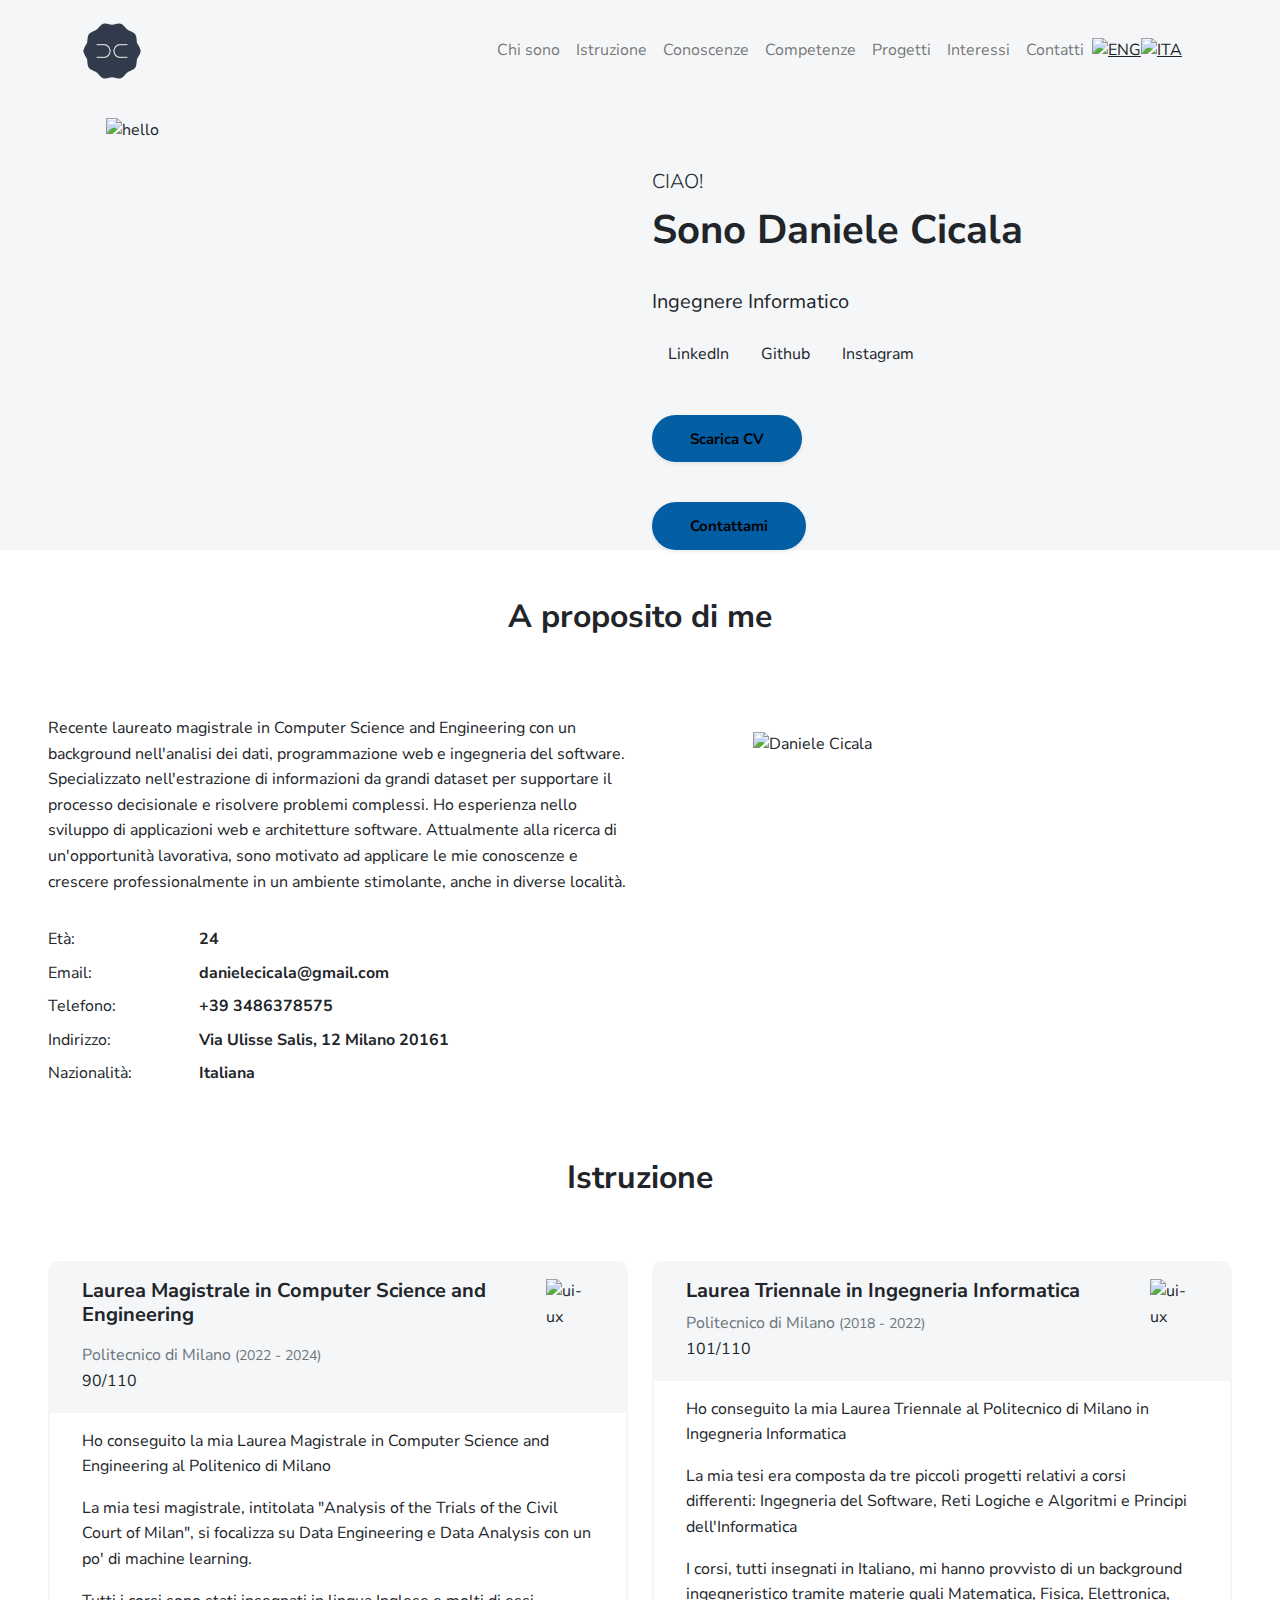
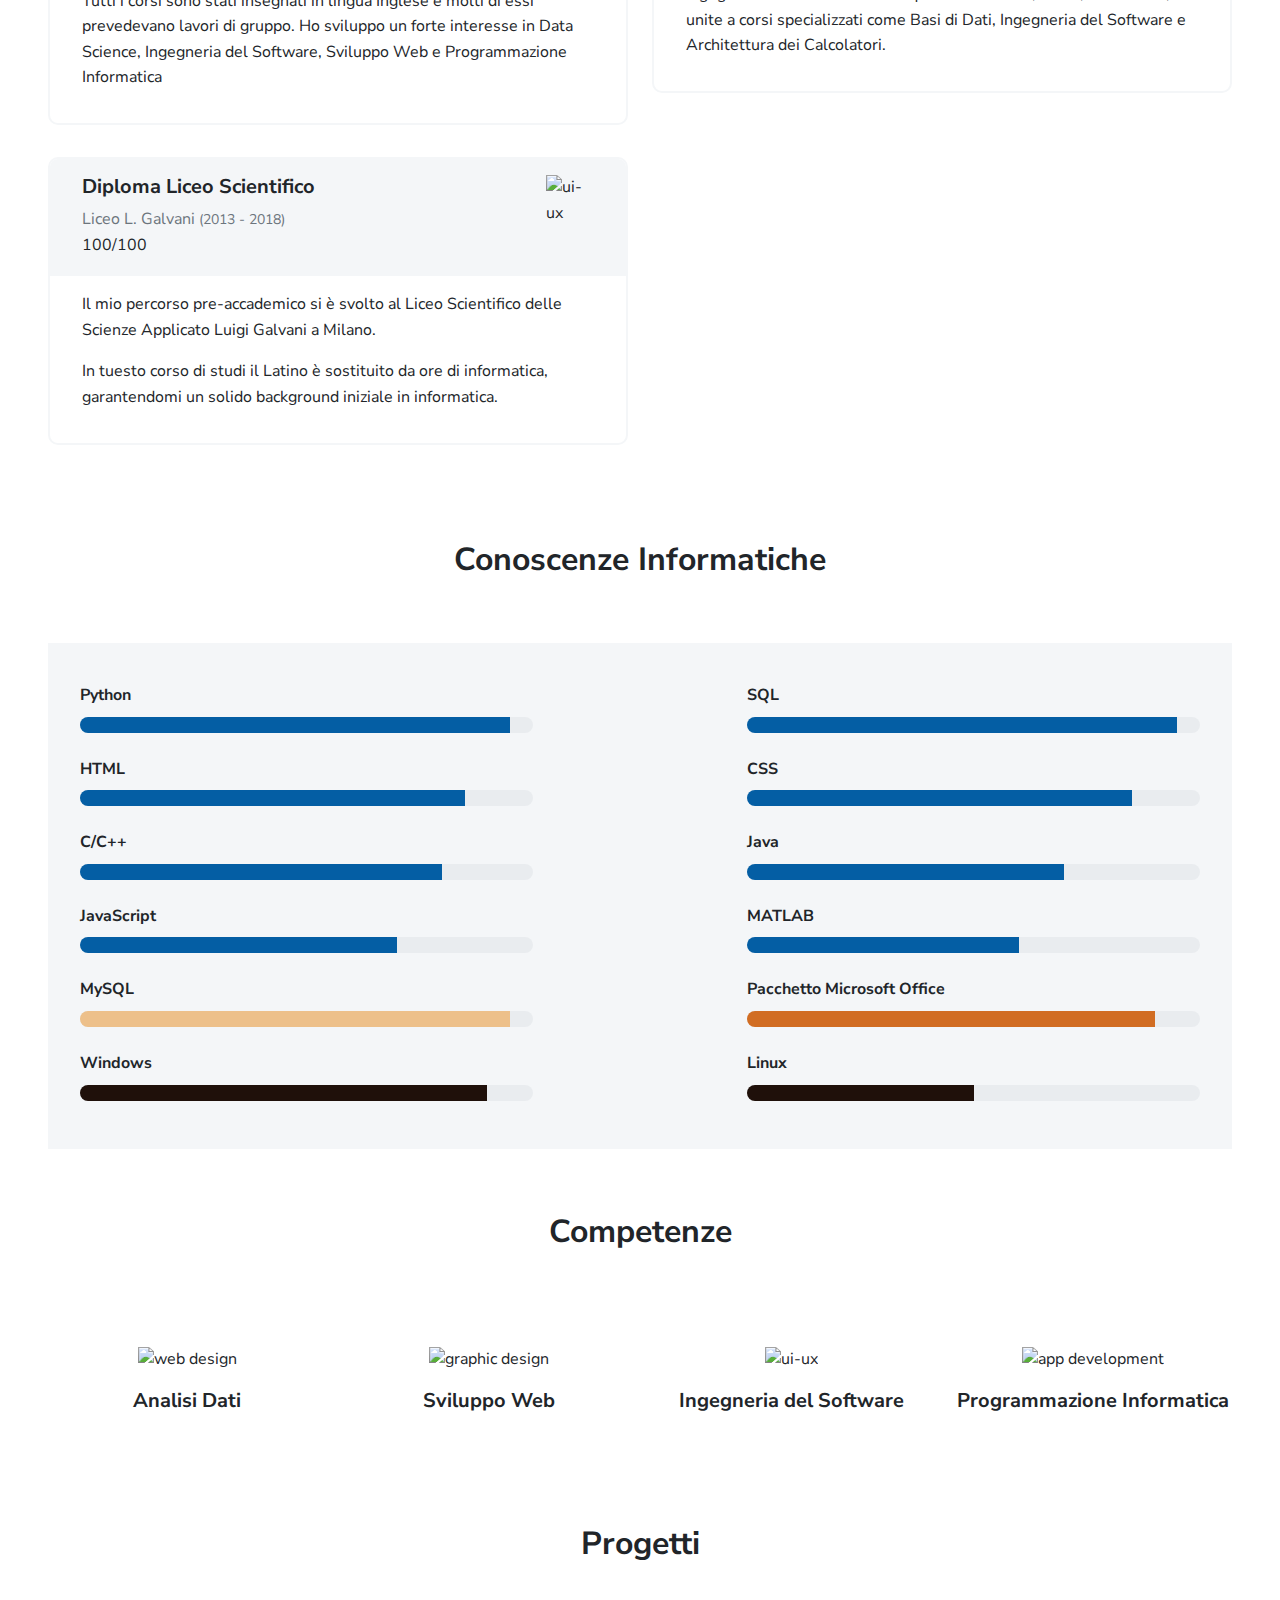
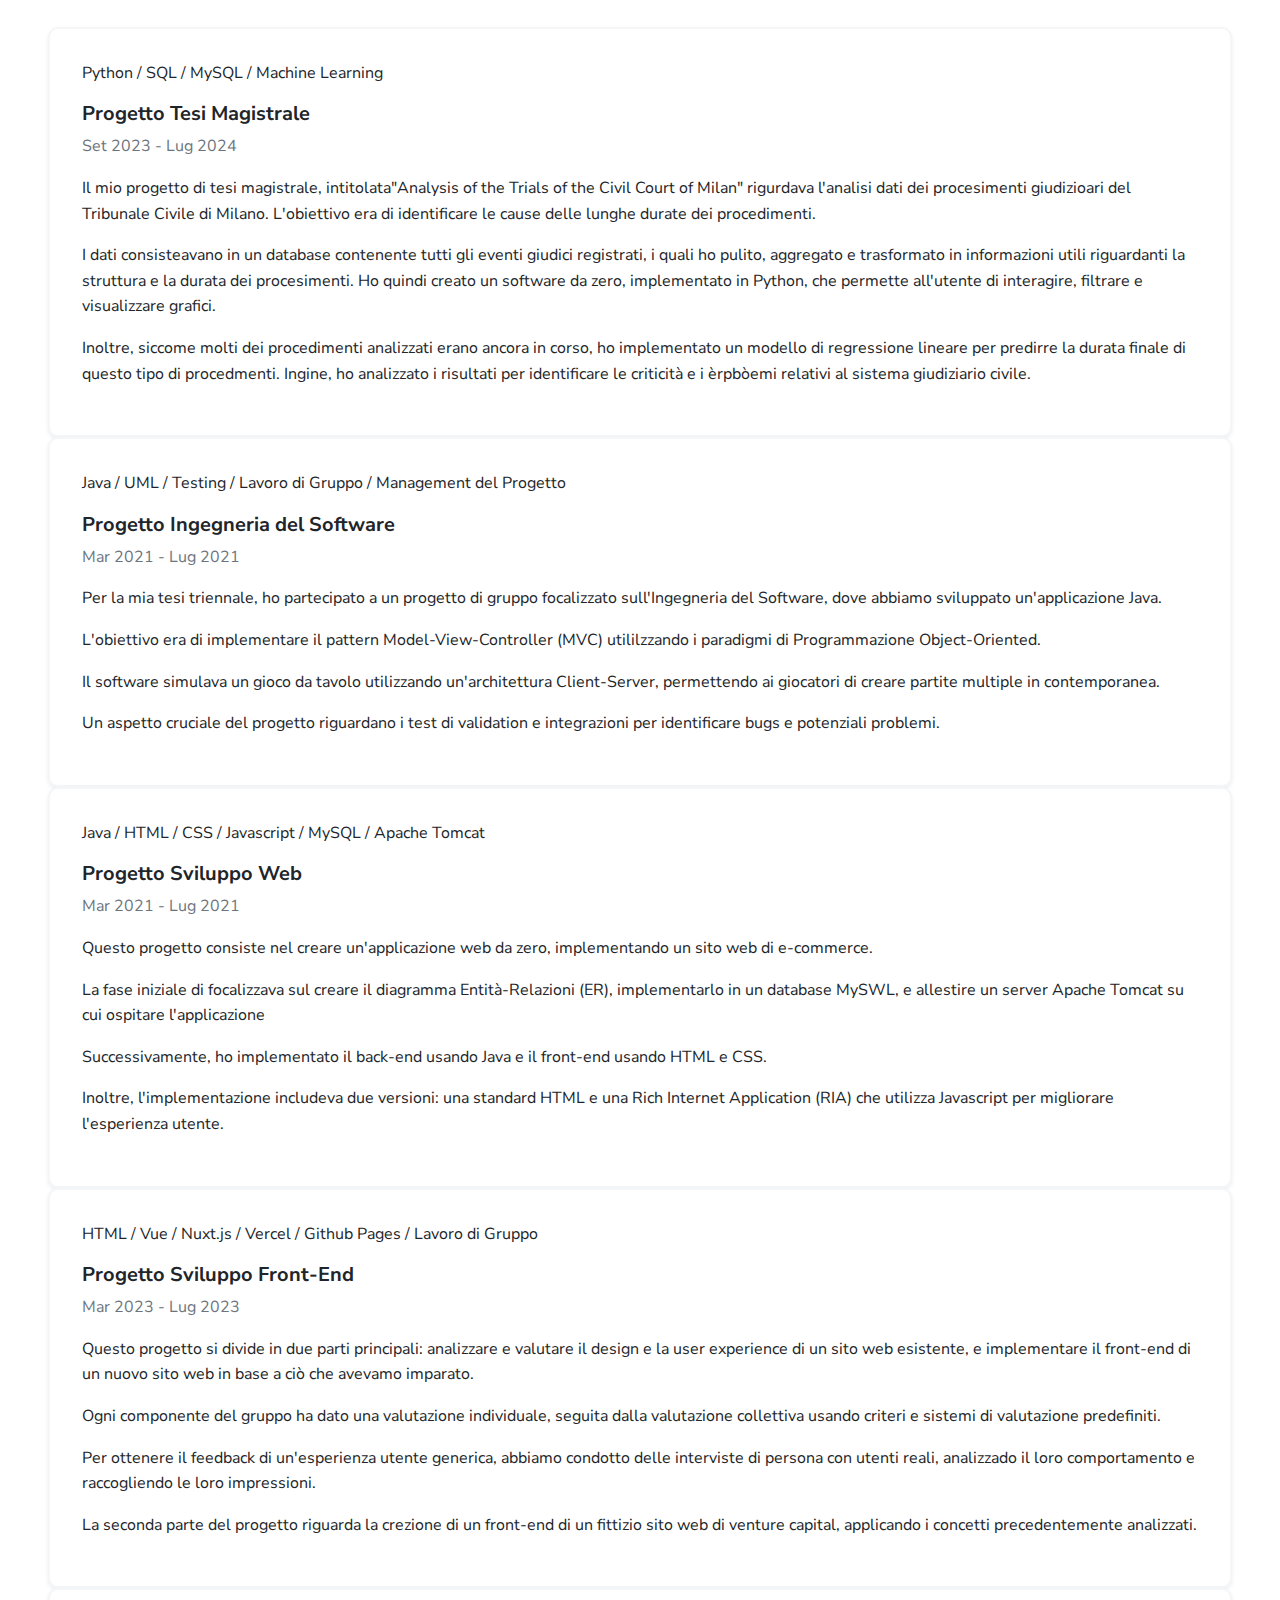
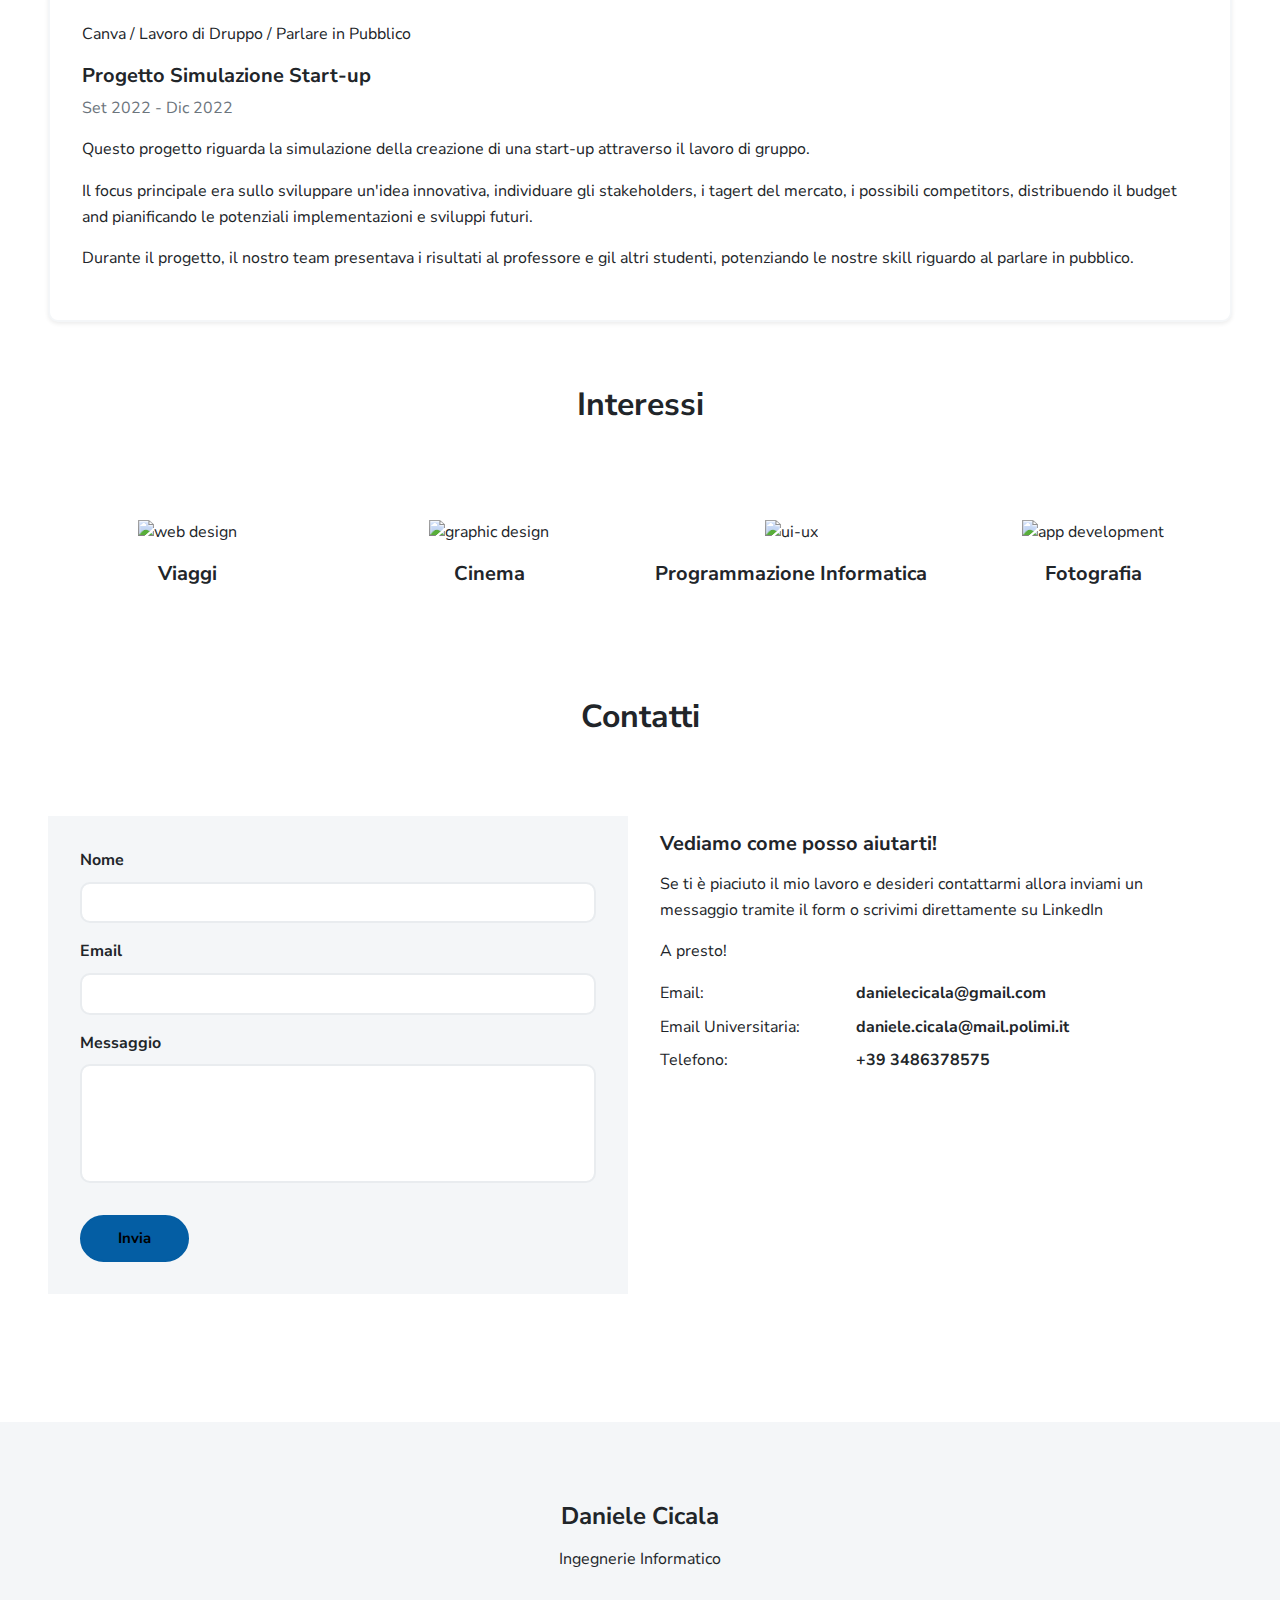
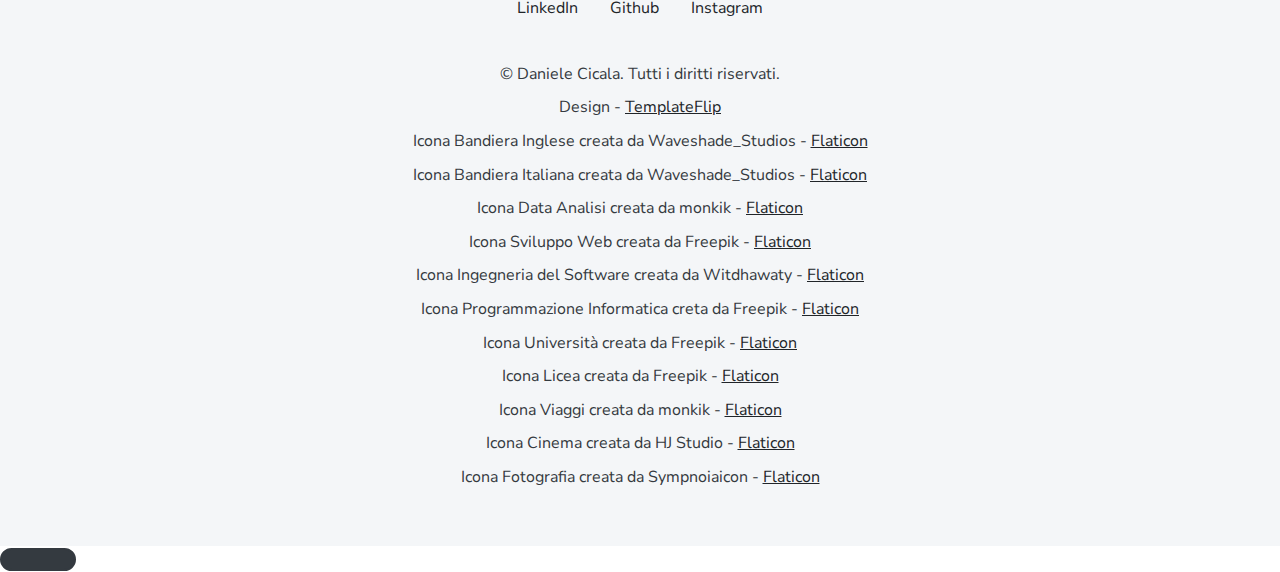
==== index_ita.html @ 4b7f2274 "ortography" ====
<!DOCTYPE html>
<!-- upto 2 directory depth-->
<html lang="en">

<head>
  <meta charset="UTF-8">
  <meta http-equiv="X-UA-Compatible" content="IE=edge">
  <meta name="viewport" content="width=device-width, initial-scale=1">
  <title>Daniele Cicala</title>
  <link rel="icon" href="images/logo.png" type="image/x-icon">
  <link rel="preconnect" href="https://fonts.gstatic.com" crossorigin="crossorigin" />
  <link rel="preload" as="style"
    href="https://fonts.googleapis.com/css2?family=Nunito+Sans:wght@300;400;700;800&amp;display=swap" />
  <link rel="stylesheet"
    href="https://fonts.googleapis.com/css2?family=Nunito+Sans:wght@300;400;700;800&amp;display=swap" media="print"
    onload="this.media='all'" />
  <noscript>
    <link rel="stylesheet"
      href="https://fonts.googleapis.com/css2?family=Nunito+Sans:wght@300;400;700;800&amp;display=swap" />
  </noscript>
  <link href="./css/font-awesome/css/all.min.css?ver=1.2.0" rel="stylesheet">
  <link href="./css/bootstrap-icons/bootstrap-icons.css?ver=1.2.0" rel="stylesheet">
  <link href="./css/bootstrap.css?ver=1.2.0" rel="stylesheet">
  <link href="./css/aos.css?ver=1.2.0" rel="stylesheet">
  <link href="./css/main.css?ver=1.2.0" rel="stylesheet">
  <noscript>
    <style type="text/css">
      [data-aos] {
        opacity: 1 !important;
        transform: translate(0) scale(1) !important;
      }
    </style>
  </noscript>
</head>

<body id="top">
  <header class="bg-light">
    <nav class="navbar navbar-expand-lg navbar-light bg-light" id="header-nav" role="navigation">
      <div class="container"><a class="link-dark navbar-brand site-title mb-0" href="#"><img class="logo"
            src="images/logo.png" alt="Daniele Cicala" /></a>
        <button class="navbar-toggler" type="button" data-bs-toggle="collapse" data-bs-target="#navbarSupportedContent"
          aria-controls="navbarSupportedContent" aria-expanded="false" aria-label="Toggle navigation"><span
            class="navbar-toggler-icon"></span></button>
        <div class="collapse navbar-collapse" id="navbarSupportedContent">
          <ul class="navbar-nav ms-auto me-2">
            <li class="nav-item"><a class="nav-link" href="#about" data-translate="navbarSupportedContent.about">Chi
                sono</a></li>
            <li class="nav-item"><a class="nav-link" href="#education"
                data-translate="navbarSupportedContent.education">Istruzione</a></li>
            <li class="nav-item"><a class="nav-link" href="#skills"
                data-translate="navbarSupportedContent.skills">Conoscenze</a></li>
            <li class="nav-item"><a class="nav-link" href="#expertise"
                data-translate="navbarSupportedContent.expertise">Competenze</a></li>
            <li class="nav-item"><a class="nav-link" href="#projects"
                data-translate="navbarSupportedContent.projects">Progetti</a></li>
            <li class="nav-item"><a class="nav-link" href="#interests"
                data-translate="navbarSupportedContent.interests">Interessi</a></li>
            <li class="nav-item"><a class="nav-link" href="#contacts"
                data-translate="navbarSupportedContent.contacts">Contatti</a></li>
              <div style="display: flex; align-items: center">
                <a href="index.html"><img src="images/flag/eng.png" alt="ENG" class="flags"></a>
                <a href="#"><img src="images/flag/ita.png" alt="ITA" class="flags"></a>
              </div>
          </ul>
        </div>
      </div>
    </nav>
  </header>
  <div class="page-content">
    <div id="content">
      <header>
        <div class="cover bg-light">
          <div class="container px-3">
            <div class="row">
              <div class="col-lg-6 p-2"><img class="img-fluid" src="images/illustrations/hello5.png" alt="hello" />
              </div>
              <div class="col-lg-6">
                <div class="mt-5">
                  <p class="lead text-uppercase mb-1">Ciao!</p>
                  <h1 class="intro-title marker" data-aos="fade-left" data-aos-delay="50">Sono Daniele Cicala</h1>
                  <p class="lead fw-normal mt-3" data-aos="fade-up" data-aos-delay="100">Ingegnere Informatico</p>
                  <div class="social-nav" data-aos="fade-up" data-aos-delay="200">
                    <nav role="navigation">
                      <ul class="nav justify-content-left">
                        <li class="nav-item"><a class="nav-link" href="https://linkedin.com/in/daniele-cicala-186b391a3"
                            title="LinkedIn"><i class="fab fa-linkedin"></i><span
                              class="menu-title sr-only">LinkedIn</span></a></li>
                        <li class="nav-item"><a class="nav-link" href="https://github.com/99-Daniele" title="Github"><i
                              class="fab fa-github"></i><span class="menu-title sr-only">Github</span></a></li>
                        <li class="nav-item"><a class="nav-link" href="https://www.instagram.com/daniele.cicala/"
                            title="Instagram"><i class="fab fa-instagram"></i><span
                              class="menu-title sr-only">Instagram</span></a></li>
                      </ul>
                    </nav>
                  </div>
                  <div>
                    <div class="mt-3 buttons" data-aos="fade-up" data-aos-delay="200"><a
                        class="btn btn-primary shadow-sm mt-1 hover-effect" href="files/CV_2024_Ita.pdf"
                        target="_blank">Scarica CV <i class="fas fa-arrow-down"></i></a>
                    </div>
                    <div class="mt-3 buttons" data-aos="fade-up" data-aos-delay="200"><a
                        class="btn btn-primary shadow-sm mt-1 hover-effect" href="#contacts">Contattami <i
                          class="fas fa-arrow-right"></i></a></div>
                    </span>
                  </div>
                </div>
              </div>
            </div>
          </div>
        </div>
        <div class="wave-bg"></div>
      </header>
      <div class="section pt-4 px-3 px-lg-4" id="about">
        <div class="container-narrow">
          <div class="row">
            <div class="text-center mb-5">
              <h2 class="marker marker-center">A proposito di me</h2>
            </div>
            <div class="col-md-6">
              <p>Recente laureato magistrale in Computer Science and Engineering con un background nell'analisi dei dati,
                programmazione web e ingegneria del software. Specializzato nell'estrazione di informazioni da grandi
                dataset per supportare il processo decisionale e risolvere problemi complessi. Ho esperienza nello sviluppo di
                applicazioni web e architetture software. Attualmente alla ricerca di un'opportunità lavorativa, sono motivato ad
                applicare le mie conoscenze e crescere professionalmente in un ambiente stimolante, anche in diverse località.</p>
              <div class="row mt-3">
                <div class="col-sm-3">
                  <div class="pb-1">Età:</div>
                </div>
                <div class="col-sm-9">
                  <div class="pb-1 fw-bolder">24</div>
                </div>
                <div class="col-sm-3">
                  <div class="pb-1">Email:</div>
                </div>
                <div class="col-sm-9">
                  <div class="pb-1 fw-bolder">danielecicala@gmail.com</div>
                </div>
                <div class="col-sm-3">
                  <div class="pb-1">Telefono:</div>
                </div>
                <div class="col-sm-9">
                  <div class="pb-1 fw-bolder">+39 3486378575</div>
                </div>
                <div class="col-sm-3">
                  <div class="pb-1">Indirizzo:</div>
                </div>
                <div class="col-sm-9">
                  <div class="pb-1 fw-bolder">Via Ulisse Salis, 12 Milano 20161</div>
                </div>
                <div class="col-sm-3">
                  <div class="pb-1">Nazionalità:</div>
                </div>
                <div class="col-sm-9">
                  <div class="pb-1 fw-bolder">Italiana</div>
                </div>
              </div>
            </div>
            <div class="col-md-5 offset-md-1" data-aos="fade-left" data-aos-delay="100"><img
                class="avatar img-fluid mt-2" src="images/DanieleCicala.JPG" width="400" height="400"
                alt="Daniele Cicala" /></div>
          </div>
        </div>
      </div>
      <div class="section px-3 px-lg-4 pt-5" id="education">
        <div class="container-narrow">
          <div class="text-center mb-5">
            <h2 class="marker marker-center">Istruzione</h2>
          </div>
          <div class="row">
            <div class="col-md-6">
              <div class="card mb-3" data-aos="fade-right" data-aos-delay="100">
                <div class="card-header px-3 py-2">
                  <div class="d-flex justify-content-between">
                    <div>
                      <h3 class="h5 mb-1">
                        <p>Laurea Magistrale in Computer Science and Engineering
                      </h3>
                      <div class="text-muted text-small">Politecnico di Milano <small>(2022 - 2024)</small></div>
                      <div class="text-small">90/110</div>
                    </div><img src="images/education/University.png" width="48" height="48" alt="ui-ux" />
                  </div>
                </div>
                <div class="card-body px-3 py-2">
                  <p>Ho conseguito la mia Laurea Magistrale in Computer Science and Engineering al Politenico di Milano
                  </p>
                  <p>La mia tesi magistrale, intitolata "Analysis of the Trials of the Civil Court of Milan", si
                    focalizza
                    su Data Engineering e Data Analysis con un po' di machine learning.</p>
                  <p>Tutti i corsi sono stati insegnati in lingua Inglese e molti di essi prevedevano lavori di gruppo.
                    Ho sviluppo un forte interesse
                    in Data Science, Ingegneria del Software, Sviluppo Web e Programmazione Informatica</p>
                </div>
              </div>
            </div>
            <div class="col-md-6">
              <div class="card mb-3" data-aos="fade-right" data-aos-delay="100">
                <div class="card-header px-3 py-2">
                  <div class="d-flex justify-content-between">
                    <div>
                      <h3 class="h5 mb-1">Laurea Triennale in Ingegneria Informatica</h3>
                      <div class="text-muted text-small">Politecnico di Milano <small>(2018 - 2022)</small></div>
                      <div class="text-small">101/110</div>
                    </div><img src="images/education/University.png" width="48" height="48" alt="ui-ux" />
                  </div>
                </div>
                <div class="card-body px-3 py-2">
                  <p>Ho conseguito la mia Laurea Triennale al Politecnico di Milano in Ingegneria Informatica</p>
                  <p>La mia tesi era composta da tre piccoli progetti relativi a corsi differenti: Ingegneria del
                    Software,
                    Reti Logiche e Algoritmi e Principi dell'Informatica</p>
                  <p>I corsi, tutti insegnati in Italiano, mi hanno provvisto di un background ingegneristico tramite
                    materie quali Matematica, Fisica, Elettronica, unite a corsi specializzati come Basi di Dati,
                    Ingegneria
                    del Software e Architettura dei Calcolatori.</p>
                </div>
              </div>
            </div>
            <div class="col-md-6">
              <div class="card mb-3" data-aos="fade-right" data-aos-delay="100">
                <div class="card-header px-3 py-2">
                  <div class="d-flex justify-content-between">
                    <div>
                      <h3 class="h5 mb-1">Diploma Liceo Scientifico</h3>
                      <div class="text-muted text-small">Liceo L. Galvani <small>(2013 - 2018)</small></div>
                      <div class="text-small">100/100</div>
                    </div><img src="images/education/HighSchool.png" width="48" height="48" alt="ui-ux" />
                  </div>
                </div>
                <div class="card-body px-3 py-2">
                  <p>Il mio percorso pre-accademico si è svolto al Liceo Scientifico delle Scienze Applicato Luigi
                    Galvani a Milano.</p>
                  <p>In tuesto corso di studi il Latino è sostituito da ore di informatica, garantendomi un solido
                    background iniziale in informatica.</p>
                </div>
              </div>
            </div>
          </div>
        </div>
      </div>
      <div class="section px-3 px-lg-4 pt-5" id="skills">
        <div class="container-narrow">
          <div class="text-center mb-5">
            <h2 class="marker marker-center">Conoscenze Informatiche</h2>
          </div>
          <div class="bg-light p-3">
            <div class="row">
              <div class="col-md-5">
                <div class="py-1">
                  <div class="d-flex text-small fw-bolder"><span class="me-auto">Python</span></div>
                  <div class="progress my-1">
                    <div class="progress-bar bg-coding" role="progressbar" data-aos="zoom-in-right" data-aos-delay="100"
                      data-aos-anchor=".skills-section" style="width: 95%" aria-valuenow="95" aria-valuemin="0"
                      aria-valuemax="100"></div>
                  </div>
                </div>
                <div class="py-1">
                  <div class="d-flex text-small fw-bolder"><span class="me-auto">HTML</span></div>
                  <div class="progress my-1">
                    <div class="progress-bar bg-coding" role="progressbar" data-aos="zoom-in-right" data-aos-delay="300"
                      data-aos-anchor=".skills-section" style="width: 85%" aria-valuenow="85" aria-valuemin="0"
                      aria-valuemax="100"></div>
                  </div>
                </div>
                <div class="py-1">
                  <div class="d-flex text-small fw-bolder"><span class="me-auto">C/C++</span></div>
                  <div class="progress my-1">
                    <div class="progress-bar bg-coding" role="progressbar" data-aos="zoom-in-right" data-aos-delay="400"
                      data-aos-anchor=".skills-section" style="width: 80%" aria-valuenow="80" aria-valuemin="0"
                      aria-valuemax="100"></div>
                  </div>
                </div>
                <div class="py-1">
                  <div class="d-flex text-small fw-bolder"><span class="me-auto">JavaScript</span></div>
                  <div class="progress my-1">
                    <div class="progress-bar bg-coding" role="progressbar" data-aos="zoom-in-right" data-aos-delay="600"
                      data-aos-anchor=".skills-section" style="width: 70%" aria-valuenow="70" aria-valuemin="0"
                      aria-valuemax="100"></div>
                  </div>
                </div>
                <div class="py-1">
                  <div class="d-flex text-small fw-bolder"><span class="me-auto">MySQL</span></div>
                  <div class="progress my-1">
                    <div class="progress-bar bg-data" role="progressbar" data-aos="zoom-in-right" data-aos-delay="100"
                      data-aos-anchor=".skills-section" style="width: 95%" aria-valuenow="95" aria-valuemin="0"
                      aria-valuemax="100"></div>
                  </div>
                </div>
                <div class="py-1">
                  <div class="d-flex text-small fw-bolder"><span class="me-auto">Windows</span></div>
                  <div class="progress my-1">
                    <div class="progress-bar bg-system" role="progressbar" data-aos="zoom-in-right" data-aos-delay="200"
                      data-aos-anchor=".skills-section" style="width: 90%" aria-valuenow="90" aria-valuemin="0"
                      aria-valuemax="100"></div>
                  </div>
                </div>
              </div>
              <div class="col-md-5 offset-md-2">
                <div class="py-1">
                  <div class="d-flex text-small fw-bolder"><span class="me-auto">SQL</span></div>
                  <div class="progress my-1">
                    <div class="progress-bar bg-coding" role="progressbar" data-aos="zoom-in-right" data-aos-delay="100"
                      data-aos-anchor=".skills-section" style="width: 95%" aria-valuenow="95" aria-valuemin="0"
                      aria-valuemax="100"></div>
                  </div>
                </div>
                <div class="py-1">
                  <div class="d-flex text-small fw-bolder"><span class="me-auto">CSS</span></div>
                  <div class="progress my-1">
                    <div class="progress-bar bg-coding" role="progressbar" data-aos="zoom-in-right" data-aos-delay="300"
                      data-aos-anchor=".skills-section" style="width: 85%" aria-valuenow="85" aria-valuemin="0"
                      aria-valuemax="100"></div>
                  </div>
                </div>
                <div class="py-1">
                  <div class="d-flex text-small fw-bolder"><span class="me-auto">Java</span></div>
                  <div class="progress my-1">
                    <div class="progress-bar bg-coding" role="progressbar" data-aos="zoom-in-right" data-aos-delay="600"
                      data-aos-anchor=".skills-section" style="width: 70%" aria-valuenow="70" aria-valuemin="0"
                      aria-valuemax="100"></div>
                  </div>
                </div>
                <div class="py-1">
                  <div class="d-flex text-small fw-bolder"><span class="me-auto">MATLAB</span></div>
                  <div class="progress my-1">
                    <div class="progress-bar bg-coding" role="progressbar" data-aos="zoom-in-right" data-aos-delay="800"
                      data-aos-anchor=".skills-section" style="width: 60%" aria-valuenow="60" aria-valuemin="0"
                      aria-valuemax="100"></div>
                  </div>
                </div>
                <div class="py-1">
                  <div class="d-flex text-small fw-bolder"><span class="me-auto">Pacchetto Microsoft Office</span></div>
                  <div class="progress my-1">
                    <div class="progress-bar bg-office" role="progressbar" data-aos="zoom-in-right" data-aos-delay="200"
                      data-aos-anchor=".skills-section" style="width: 90%" aria-valuenow="90" aria-valuemin="0"
                      aria-valuemax="100"></div>
                  </div>
                </div>
                <div class="py-1">
                  <div class="d-flex text-small fw-bolder"><span class="me-auto">Linux</span></div>
                  <div class="progress my-1">
                    <div class="progress-bar bg-system" role="progressbar" data-aos="zoom-in-right"
                      data-aos-delay="1000" data-aos-anchor=".skills-section" style="width: 50%" aria-valuenow="50"
                      aria-valuemin="0" aria-valuemax="100"></div>
                  </div>
                </div>
              </div>
            </div>
          </div>
        </div>
      </div>
      <div class="section px-3 px-lg-4 pt-5" id="expertise">
        <div class="container-narrow">
          <div class="text-center mb-5">
            <h2 class="marker marker-center">Competenze</h2>
          </div>
          <div class="row py-3">
            <div class="col-md-3 text-center" data-aos="fade-up" data-aos-delay="100"><img class="mb-2"
                src="images/expertise/DataAnalysis.png" width="96" height="96" alt="web design" />
              <div class="h5">Analisi Dati</div>
            </div>
            <div class="col-md-3 text-center" data-aos="fade-up" data-aos-delay="200"><img class="mb-2"
                src="images/expertise/WebDevelopment.png" width="96" height="96" alt="graphic design" />
              <div class="h5">Sviluppo Web</div>
            </div>
            <div class="col-md-3 text-center" data-aos="fade-up" data-aos-delay="300"><img class="mb-2"
                src="images/expertise/SoftwareEngineering.png" width="96" height="96" alt="ui-ux" />
              <div class="h5">Ingegneria del Software</div>
            </div>
            <div class="col-md-3 text-center" data-aos="fade-up" data-aos-delay="400"><img class="mb-2"
                src="images/expertise/ComputerProgramming.png" width="96" height="96" alt="app development" />
              <div class="h5">Programmazione Informatica</div>
            </div>
          </div>
        </div>
      </div>
      <div class="section px-3 px-lg-4 pt-5" id="projects">
        <div class="container-narrow">
          <div class="text-center mb-5">
            <h2 class="marker marker-center">Progetti</h2>
          </div>
          <div class="timeline">
            <div class="timeline-card timeline-card-primary card shadow-sm">
              <div class="card-body">
                <p class="text-small text-lightblue">Python / SQL / MySQL / Machine Learning</p>
                <div class="h5 mb-1">Progetto Tesi Magistrale</div>
                <div class="text-muted text-small mb-2">Set 2023 - Lug 2024</div>
                <p>Il mio progetto di tesi magistrale, intitolata"Analysis of the Trials of the Civil Court of Milan"
                  rigurdava l'analisi dati dei procesimenti giudizioari del Tribunale Civile di Milano. L'obiettivo era
                  di identificare le cause delle lunghe durate dei procedimenti.</p>
                <p>I dati consisteavano in un database contenente tutti gli eventi giudici registrati, i quali ho
                  pulito, aggregato e trasformato in informazioni utili riguardanti la struttura e la durata dei
                  procesimenti. Ho quindi creato un software da zero, implementato in Python, che permette all'utente di
                  interagire, filtrare e visualizzare grafici.</p>
                <p>Inoltre, siccome molti dei procedimenti analizzati erano ancora in corso, ho implementato un modello
                  di regressione lineare per predirre la durata finale di questo tipo di procedmenti. Ingine, ho
                  analizzato i risultati per identificare le criticità e i èrpbòemi relativi al sistema giudiziario
                  civile.</p>
              </div>
            </div>
            <div class="timeline-card timeline-card-primary card shadow-sm">
              <div class="card-body">
                <p class="text-small text-lightblue">Java / UML / Testing / Lavoro di Gruppo / Management del Progetto
                </p>
                <div class="h5 mb-1">Progetto Ingegneria del Software</div>
                <div class="text-muted text-small mb-2">Mar 2021 - Lug 2021</div>
                <p>Per la mia tesi triennale, ho partecipato a un progetto di gruppo focalizzato sull'Ingegneria del
                  Software, dove abbiamo sviluppato un'applicazione Java.</p>
                <p>L'obiettivo era di implementare il pattern Model-View-Controller (MVC) utililzzando i paradigmi di
                  Programmazione Object-Oriented.</p>
                <p>Il software simulava un gioco da tavolo utilizzando un'architettura Client-Server, permettendo ai
                  giocatori di creare partite multiple in contemporanea.</p>
                <p>Un aspetto cruciale del progetto riguardano i test di validation e integrazioni per identificare bugs
                  e potenziali problemi.</p>
              </div>
            </div>
            <div class="timeline-card timeline-card-primary card shadow-sm">
              <div class="card-body">
                <p class="text-small text-lightblue">Java / HTML / CSS / Javascript / MySQL / Apache Tomcat</p>
                <div class="h5 mb-1">Progetto Sviluppo Web</div>
                <div class="text-muted text-small mb-2">Mar 2021 - Lug 2021</div>
                <p>Questo progetto consiste nel creare un'applicazione web da zero, implementando un sito web di
                  e-commerce.</p>
                <p>La fase iniziale di focalizzava sul creare il diagramma Entità-Relazioni (ER), implementarlo in un
                  database MySWL, e allestire un server Apache Tomcat su cui ospitare l'applicazione</p>
                <p>Successivamente, ho implementato il back-end usando Java e il front-end usando HTML e CSS.</p>
                <p>Inoltre, l'implementazione includeva due versioni: una standard HTML e una Rich Internet Application
                  (RIA) che utilizza Javascript per migliorare l'esperienza utente.</p>
              </div>
            </div>
            <div class="timeline-card timeline-card-primary card shadow-sm">
              <div class="card-body">
                <p class="text-small text-lightblue">HTML / Vue / Nuxt.js / Vercel / Github Pages / Lavoro di Gruppo</p>
                <div class="h5 mb-1">Progetto Sviluppo Front-End</div>
                <div class="text-muted text-small mb-2">Mar 2023 - Lug 2023</div>
                <p>Questo progetto si divide in due parti principali: analizzare e valutare il design e la user
                  experience di un sito web esistente, e implementare il front-end di un nuovo sito web in base a ciò
                  che avevamo imparato.</p>
                <p>Ogni componente del gruppo ha dato una valutazione individuale, seguita dalla valutazione collettiva
                  usando criteri e sistemi di valutazione predefiniti.</p>
                <p>Per ottenere il feedback di un'esperienza utente generica, abbiamo condotto delle interviste di
                  persona con utenti reali, analizzado il loro comportamento e raccogliendo le loro impressioni.</p>
                <p>La seconda parte del progetto riguarda la crezione di un front-end di un fittizio sito web di venture
                  capital, applicando i concetti precedentemente analizzati.</p>
              </div>
            </div>
            <div class="timeline-card timeline-card-primary card shadow-sm">
              <div class="card-body">
                <p class="text-small text-lightblue">Canva / Lavoro di Druppo / Parlare in Pubblico</p>
                <div class="h5 mb-1">Progetto Simulazione Start-up</div>
                <div class="text-muted text-small mb-2">Set 2022 - Dic 2022</div>
                <p>Questo progetto riguarda la simulazione della creazione di una start-up attraverso il lavoro di
                  gruppo.</p>
                <p>Il focus principale era sullo sviluppare un'idea innovativa, individuare gli stakeholders, i tagert
                  del mercato, i possibili competitors, distribuendo il budget and pianificando le potenziali
                  implementazioni e sviluppi futuri.</p>
                <p>Durante il progetto, il nostro team presentava i risultati al professore e gil altri studenti,
                  potenziando le nostre skill riguardo al parlare in pubblico.</p>
              </div>
            </div>
          </div>
        </div>
      </div>
      <div class="section px-3 px-lg-4 pt-5" id="interests">
        <div class="container-narrow">
          <div class="text-center mb-5">
            <h2 class="marker marker-center">Interessi</h2>
          </div>
          <div class="row py-3">
            <div class="col-md-3 text-center" data-aos="fade-up" data-aos-delay="100"><img class="mb-2"
                src="images/interests/Travels.png" width="96" height="96" alt="web design" />
              <div class="h5">Viaggi</div>
            </div>
            <div class="col-md-3 text-center" data-aos="fade-up" data-aos-delay="200"><img class="mb-2"
                src="images/interests/Movies.png" width="96" height="96" alt="graphic design" />
              <div class="h5">Cinema</div>
            </div>
            <div class="col-md-3 text-center" data-aos="fade-up" data-aos-delay="300"><img class="mb-2"
                src="images/interests/ComputerProgramming.png" width="96" height="96" alt="ui-ux" />
              <div class="h5">Programmazione Informatica</div>
            </div>
            <div class="col-md-3 text-center" data-aos="fade-up" data-aos-delay="400"><img class="mb-2"
                src="images/interests/Photography.png" width="96" height="96" alt="app development" />
              <div class="h5">Fotografia</div>
            </div>
          </div>
        </div>
      </div>
      <div class="section px-2 px-lg-4 pb-4 pt-5 mb-5" id="contacts">
        <div class="container-narrow">
          <div class="text-center mb-5">
            <h2 class="marker marker-center">Contatti</h2>
          </div>
          <div class="row">
            <div class="col-md-6" data-aos="zoom-in" data-aos-delay="100">
              <div class="bg-light my-2 p-3 pt-2">
                <form action="https://formspree.io/f/manyyvbj" method="POST">
                  <div class="form-group my-2">
                    <label for="name" class="form-label fw-bolder">Nome</label>
                    <input class="form-control" type="text" id="name" name="name" required>
                  </div>
                  <div class="form-group my-2">
                    <label for="email" class="form-label fw-bolder">Email</label>
                    <input class="form-control" type="email" id="email" name="_replyto" required>
                  </div>
                  <div class="form-group my-2">
                    <label for="message" class="form-label fw-bolder">Messaggio</label>
                    <textarea class="form-control" style="resize: none;" id="message" name="message" rows="4"
                      required></textarea>
                  </div>
                  <button class="btn btn-primary mt-2" type="submit">Invia</button>
                </form>
              </div>
            </div>
            <div class="col-md-6" data-aos="fade-left" data-aos-delay="300">
              <div class="mt-3 px-1">
                <div class="h5">Vediamo come posso aiutarti!</div>
                <p>Se ti è piaciuto il mio lavoro e desideri contattarmi allora inviami un messaggio tramite il form o
                  scrivimi direttamente su LinkedIn</p>
                <p>A presto!</p>
              </div>
              <div class="mt-53 px-1">
                <div class="row">
                  <div class="col-sm-4">
                    <div class="pb-1">Email:</div>
                  </div>
                  <div class="col-sm-8">
                    <div class="pb-1 fw-bolder">danielecicala@gmail.com</div>
                  </div>
                  <div class="col-sm-4">
                    <div class="pb-1">Email Universitaria:</div>
                  </div>
                  <div class="col-sm-8">
                    <div class="pb-1 fw-bolder">daniele.cicala@mail.polimi.it</div>
                  </div>
                  <div class="col-sm-4">
                    <div class="pb-1">Telefono:</div>
                  </div>
                  <div class="col-sm-8">
                    <div class="pb-1 fw-bolder">+39 3486378575</div>
                  </div>
                </div>
              </div>
            </div>
          </div>
        </div>
      </div>
      <footer class="pt-4 pb-4 text-center bg-light" id="footer">
        <div class="container">
          <div class="my-3">
            <div class="h4">Daniele Cicala</div>
            <p>Ingegnerie Informatico</p>
            <div class="social-nav">
              <nav role="navigation">
                <ul class="nav justify-content-center">
                  <li class="nav-item"><a class="nav-link" href="https://linkedin.com/in/daniele-cicala-186b391a3"
                      title="LinkedIn"><i class="fab fa-linkedin"></i><span
                        class="menu-title sr-only">LinkedIn</span></a></li>
                  <li class="nav-item"><a class="nav-link" href="https://github.com/99-Daniele" title="Github"><i
                        class="fab fa-github"></i><span class="menu-title sr-only">Github</span></a></li>
                  <li class="nav-item"><a class="nav-link" href="https://www.instagram.com/daniele.cicala/"
                      title="Instagram"><i class="fab fa-instagram"></i><span
                        class="menu-title sr-only">Instagram</span></a></li>
                </ul>
              </nav>
            </div>
          </div>
          <div class="text-small text-secondary">
            <div class="mb-1">&copy; Daniele Cicala. Tutti i diritti riservati.</div>
            <div class="mb-1">
              Design - <a href="https://templateflip.com/" target="_blank">TemplateFlip</a>
            </div>
            <div class="mb-1">
              Icona Bandiera Inglese creata da Waveshade_Studios - <a href="https://www.flaticon.com/free-icons/uk" 
                target="_blank">Flaticon</a>
            </div>
            <div class="mb-1">
              Icona Bandiera Italiana creata da Waveshade_Studios - <a href="https://www.flaticon.com/free-icons/italy"
                target="_blank">Flaticon</a>
            </div>
            <div class="mb-1">
              Icona Data Analisi creata da monkik - <a href="https://www.flaticon.com/free-icons/analysis"
                target="_blank">Flaticon</a>
            </div>
            <div class="mb-1">
              Icona Sviluppo Web creata da Freepik - <a href="https://www.flaticon.com/free-icons/development"
                target="_blank">Flaticon</a>
            </div>
            <div class="mb-1">
              Icona Ingegneria del Software creata da Witdhawaty - <a
                href="https://www.flaticon.com/free-icons/software-development" target="_blank">Flaticon</a>
            </div>
            <div class="mb-1">
              Icona Programmazione Informatica creta da Freepik - <a
                href="https://www.flaticon.com/free-icons/seo-and-web" target="_blank">Flaticon</a>
            </div>
            <div class="mb-1">
              Icona Università creata da Freepik - <a href="https://www.flaticon.com/free-icons/university"
                target="_blank">Flaticon</a>
            </div>
            <div class="mb-1">
              Icona Licea creata da Freepik - <a href="https://www.flaticon.com/free-icons/diploma"
                target="_blank">Flaticon</a>
            </div>
            <div class="mb-1">
              Icona Viaggi creata da monkik - <a href="https://www.flaticon.com/free-icons/travel"
                target="_blank">Flaticon</a>
            </div>
            <div class="mb-1">
              Icona Cinema creata da HJ Studio - <a href="https://www.flaticon.com/free-icons/clapper"
                target="_blank">Flaticon</a>
            </div>
            <div class="mb-1">
              Icona Fotografia creata da Sympnoiaicon - <a href="https://www.flaticon.com/free-icons/ar-camera"
                target="_blank">Flaticon</a>
            </div>
          </div>
      </footer>
    </div>
  </div>
  <div id="scrolltop"><a class="btn btn-secondary" href="#top"><span class="icon"><i
          class="fas fa-angle-up fa-x"></i></span></a></div>
  <script src="./scripts/imagesloaded.pkgd.min.js?ver=1.2.0"></script>
  <script src="./scripts/masonry.pkgd.min.js?ver=1.2.0"></script>
  <script src="./scripts/BigPicture.min.js?ver=1.2.0"></script>
  <script src="./scripts/purecounter.min.js?ver=1.2.0"></script>
  <script src="./scripts/bootstrap.bundle.min.js?ver=1.2.0"></script>
  <script src="./scripts/aos.min.js?ver=1.2.0"></script>
  <script src="./scripts/main.js" defer></script>

</body>

</html>
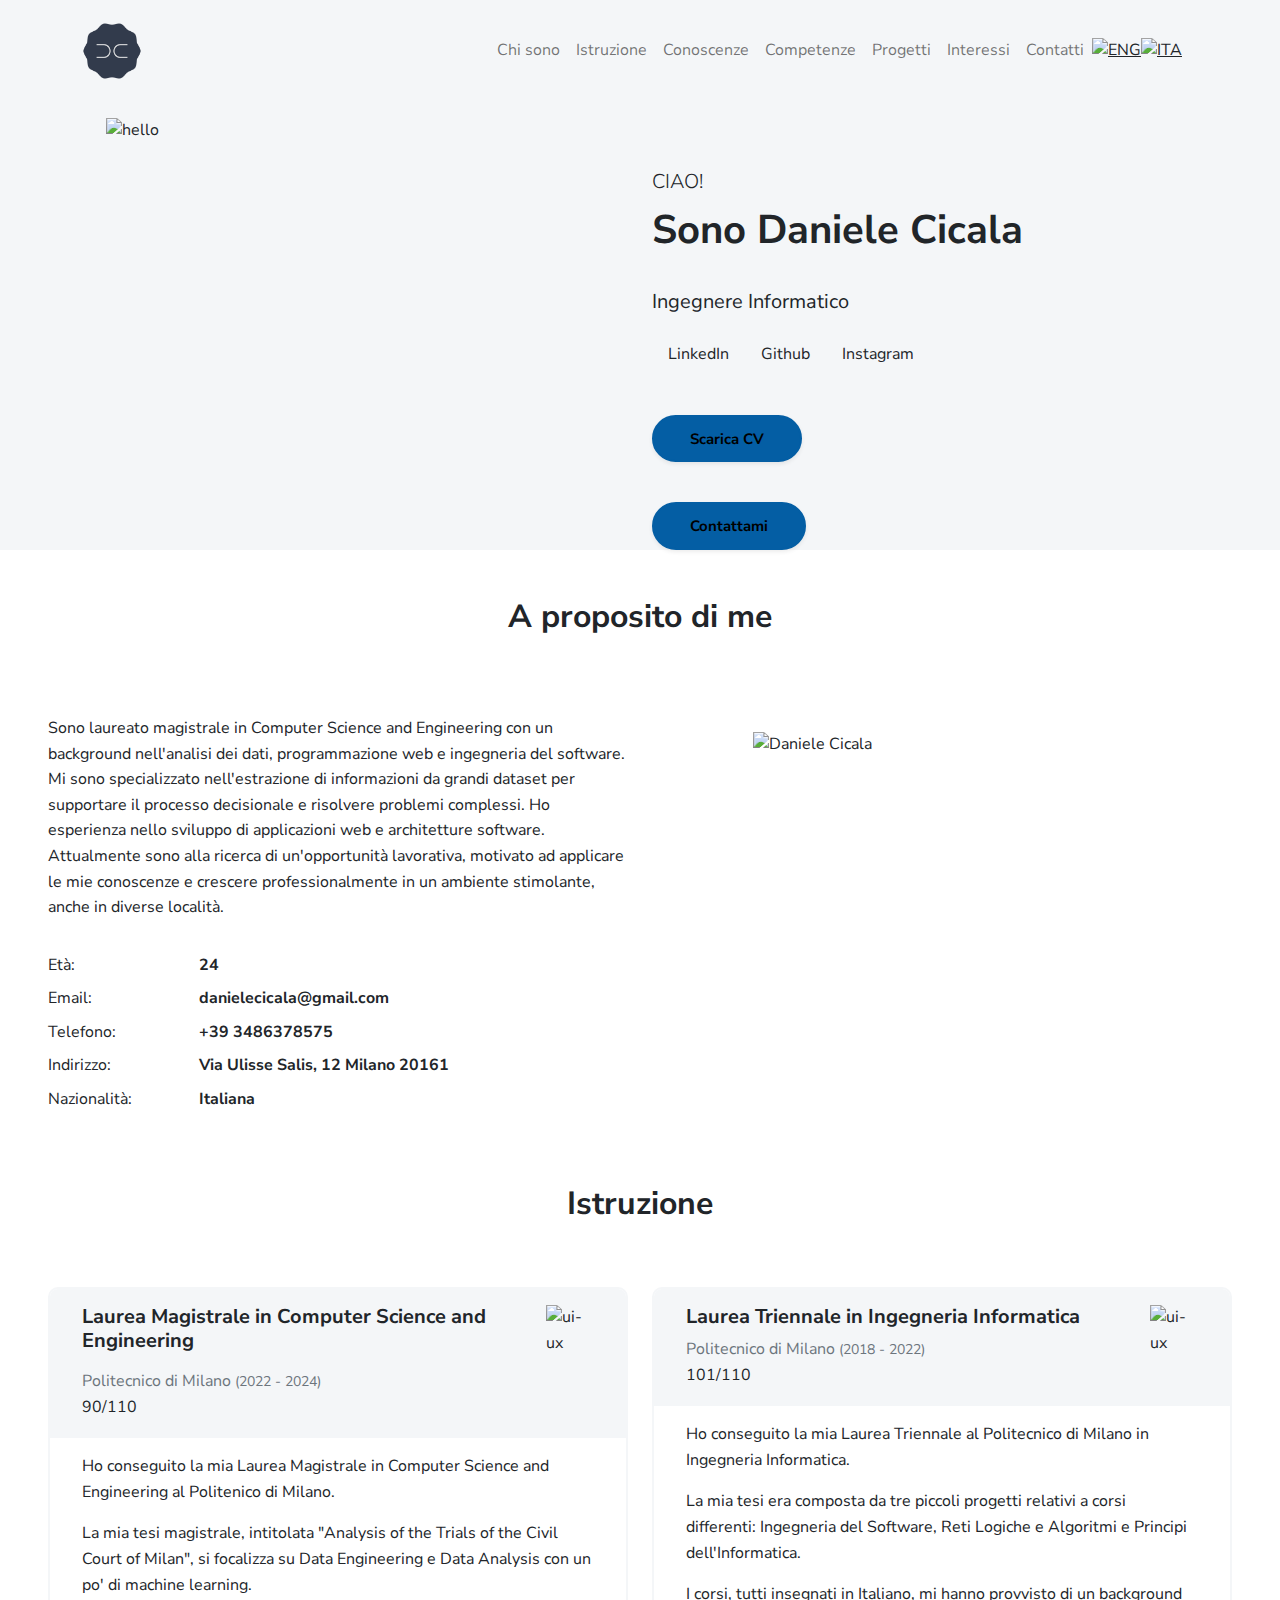
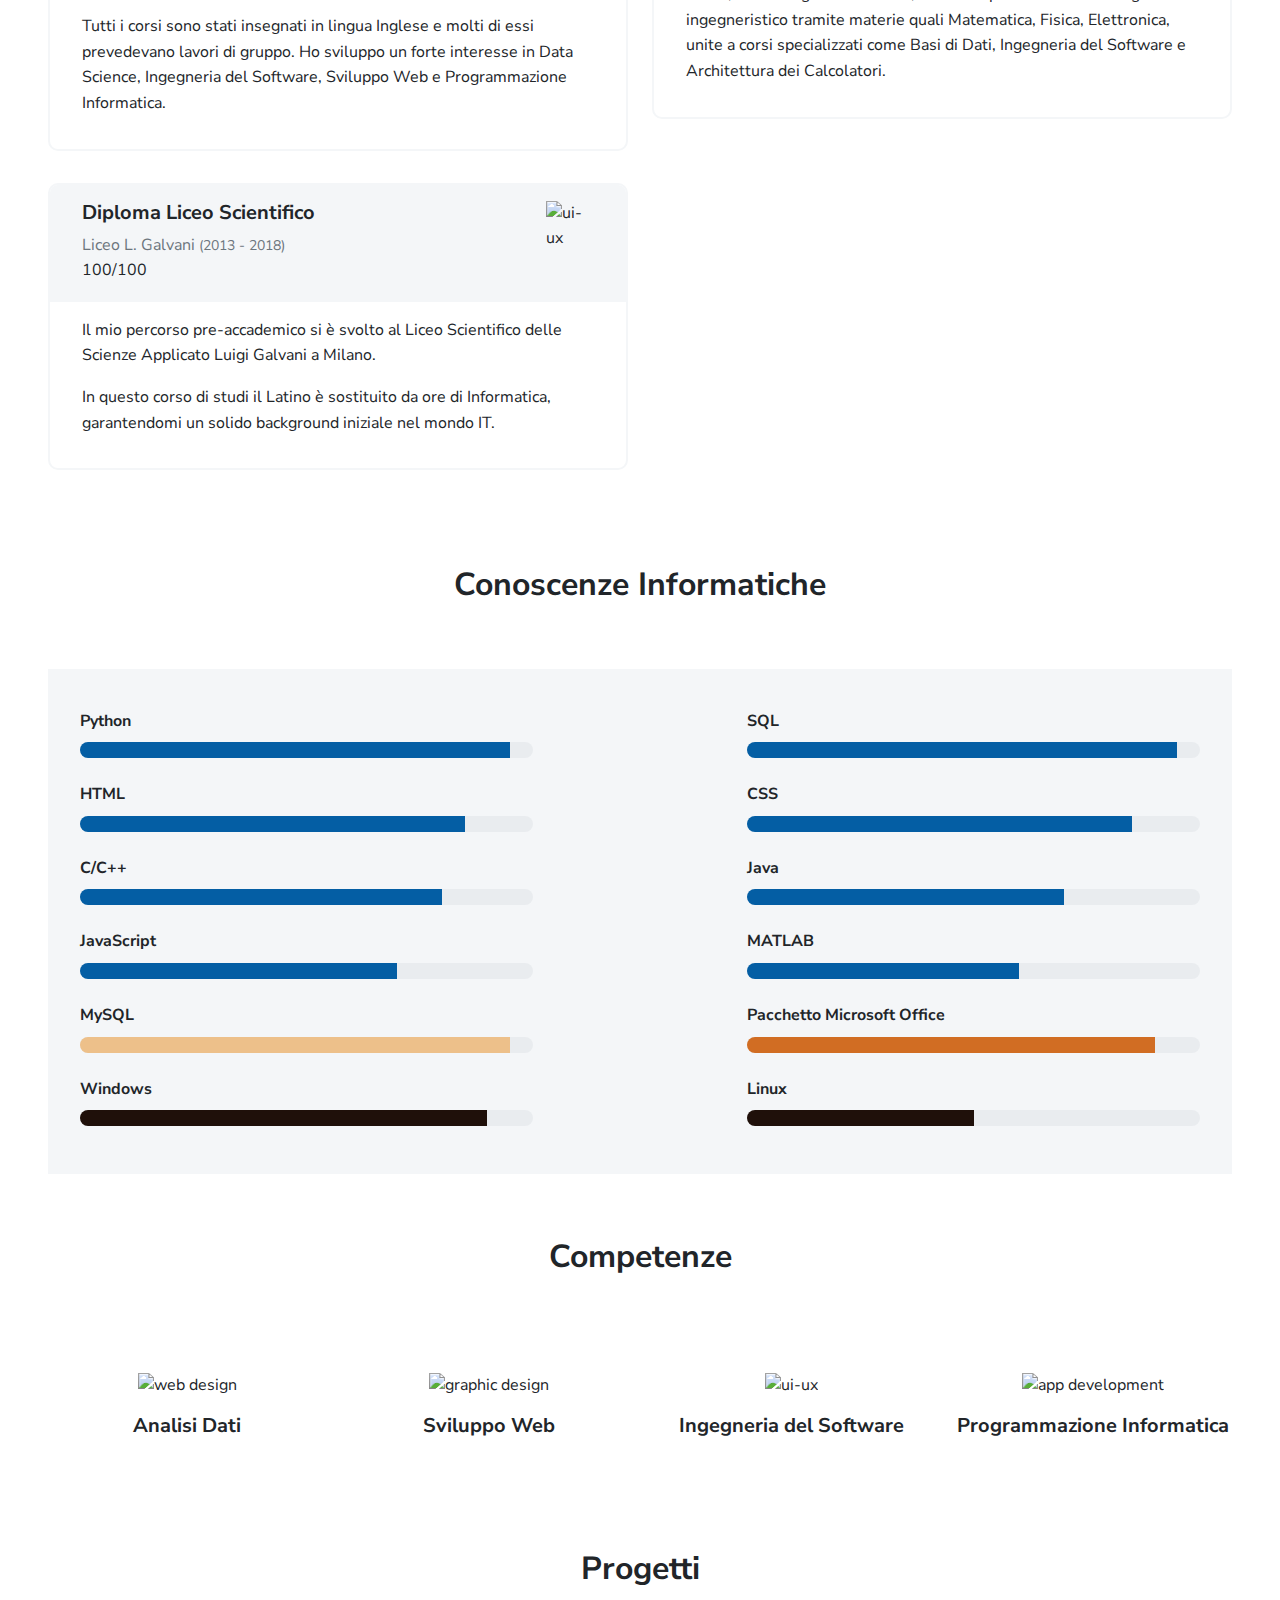
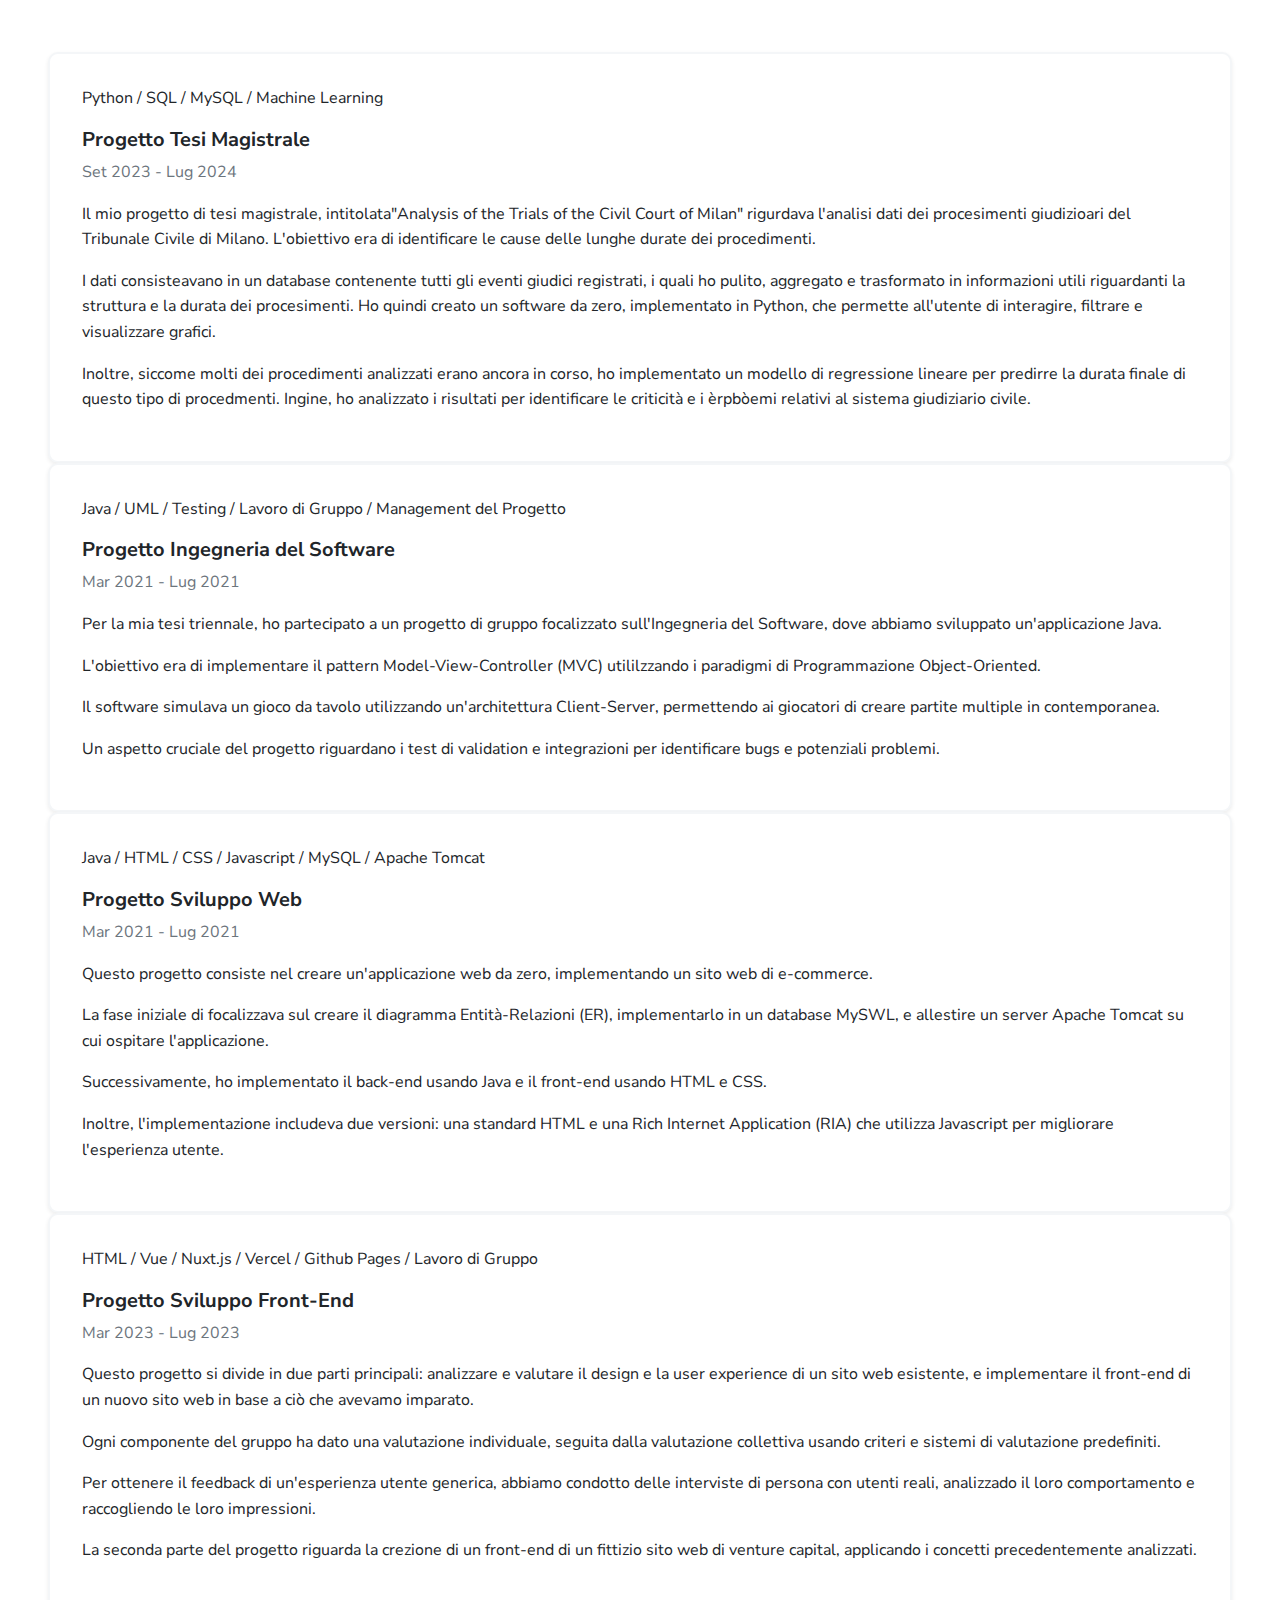
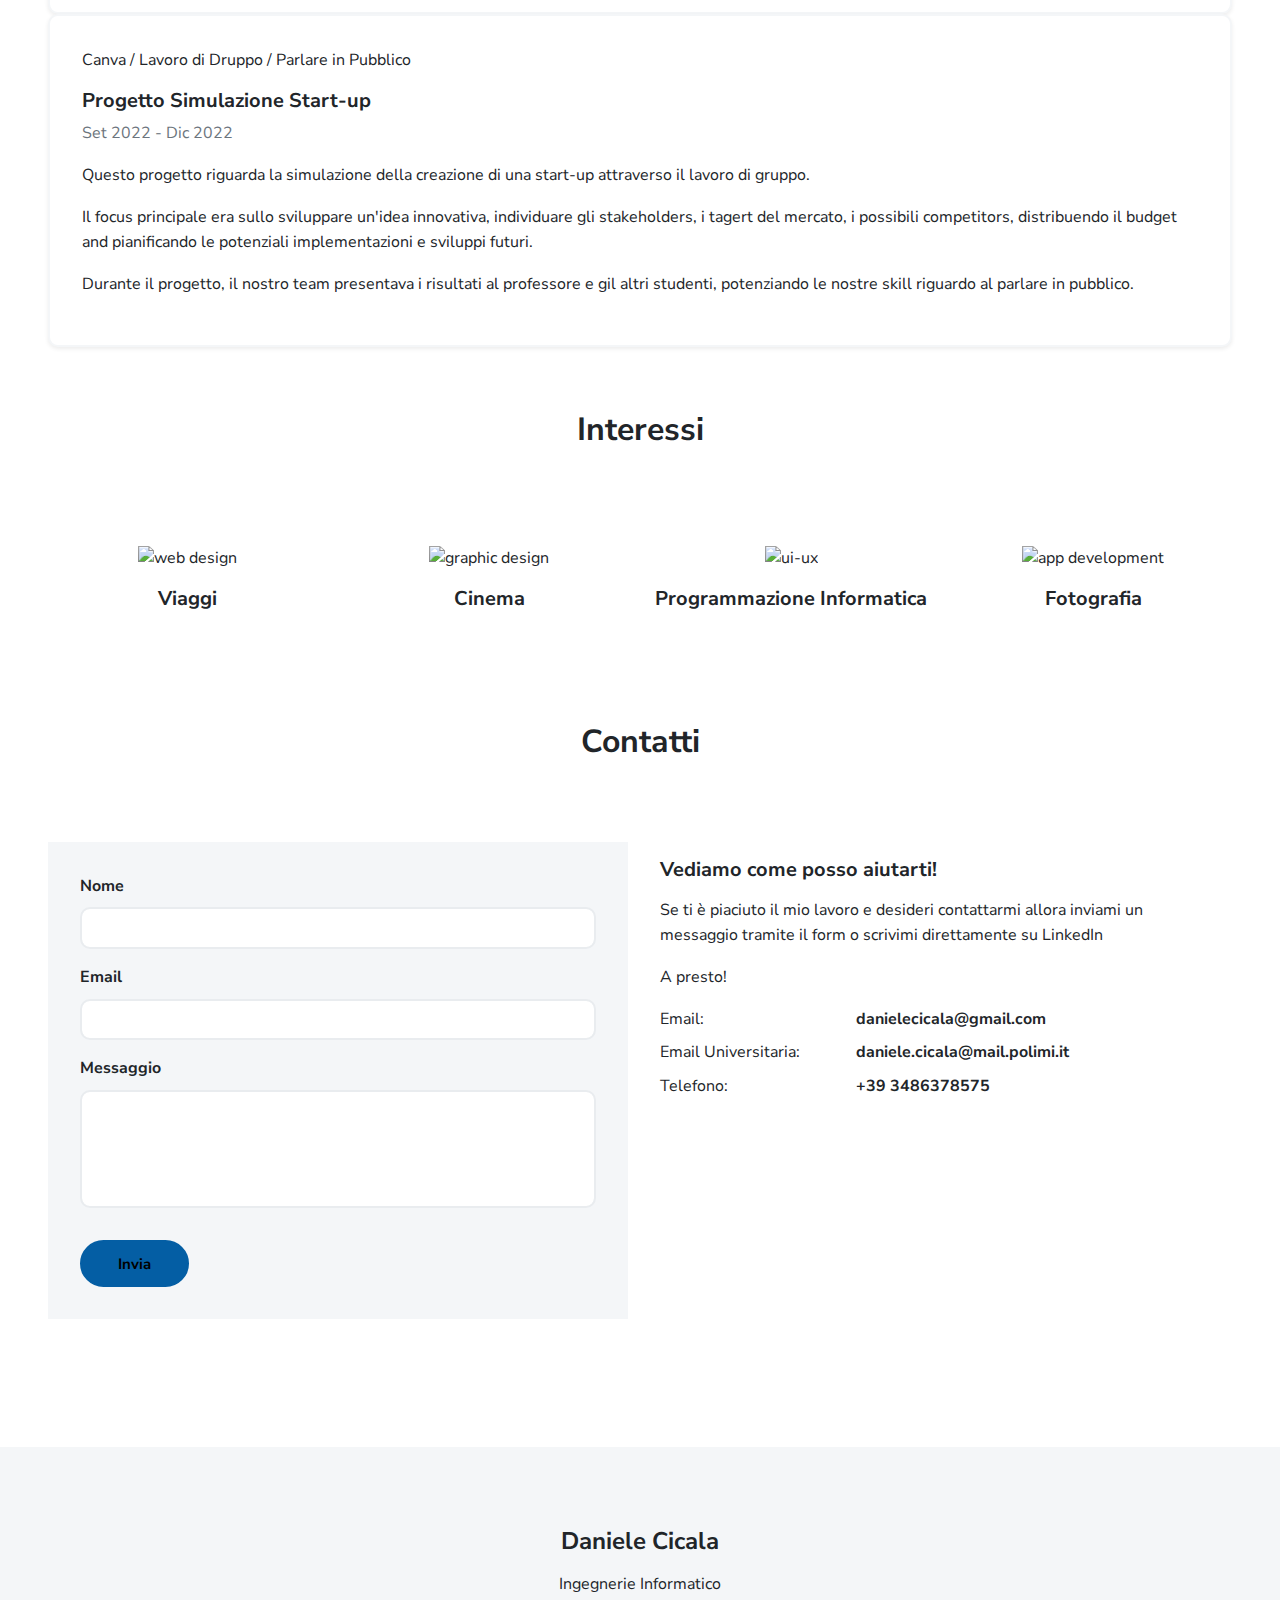
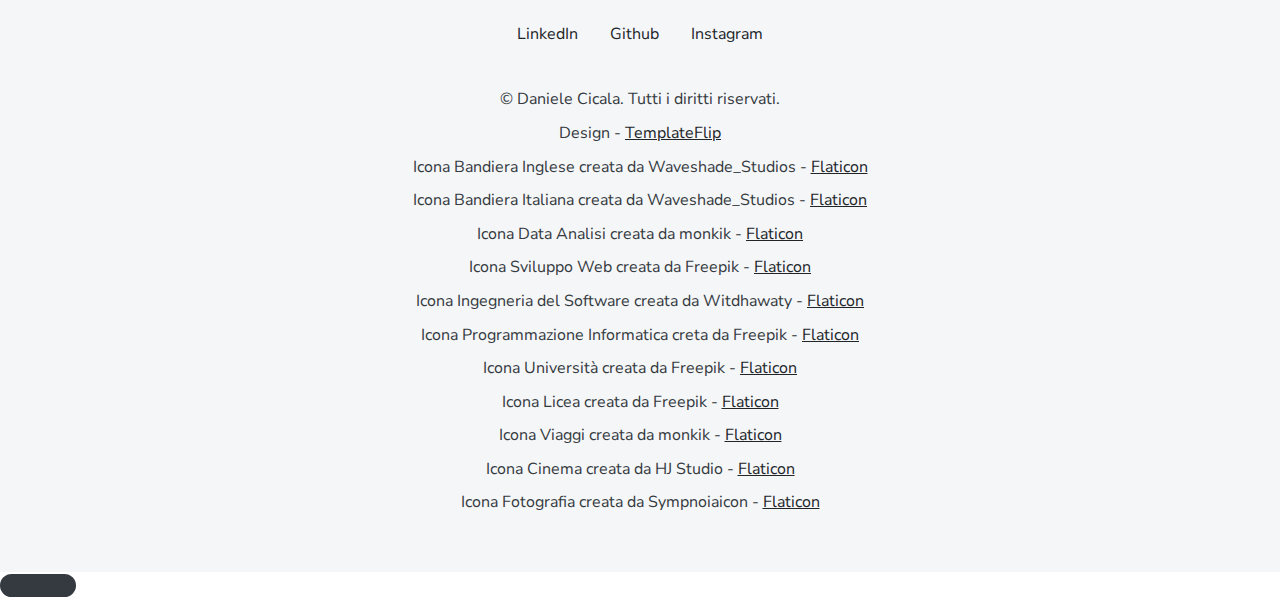
==== commit 3e932a98: "ortografia" ====
--- a/index_ita.html
+++ b/index_ita.html
@@ -117,10 +117,10 @@
               <h2 class="marker marker-center">A proposito di me</h2>
             </div>
             <div class="col-md-6">
-              <p>Recente laureato magistrale in Computer Science and Engineering con un background nell'analisi dei dati,
-                programmazione web e ingegneria del software. Specializzato nell'estrazione di informazioni da grandi
+              <p>Sono laureato magistrale in Computer Science and Engineering con un background nell'analisi dei dati,
+                programmazione web e ingegneria del software. Mi sono specializzato nell'estrazione di informazioni da grandi
                 dataset per supportare il processo decisionale e risolvere problemi complessi. Ho esperienza nello sviluppo di
-                applicazioni web e architetture software. Attualmente alla ricerca di un'opportunità lavorativa, sono motivato ad
+                applicazioni web e architetture software. Attualmente sono alla ricerca di un'opportunità lavorativa, motivato ad
                 applicare le mie conoscenze e crescere professionalmente in un ambiente stimolante, anche in diverse località.</p>
               <div class="row mt-3">
                 <div class="col-sm-3">
@@ -181,14 +181,14 @@
                   </div>
                 </div>
                 <div class="card-body px-3 py-2">
-                  <p>Ho conseguito la mia Laurea Magistrale in Computer Science and Engineering al Politenico di Milano
+                  <p>Ho conseguito la mia Laurea Magistrale in Computer Science and Engineering al Politenico di Milano.
                   </p>
                   <p>La mia tesi magistrale, intitolata "Analysis of the Trials of the Civil Court of Milan", si
                     focalizza
                     su Data Engineering e Data Analysis con un po' di machine learning.</p>
                   <p>Tutti i corsi sono stati insegnati in lingua Inglese e molti di essi prevedevano lavori di gruppo.
                     Ho sviluppo un forte interesse
-                    in Data Science, Ingegneria del Software, Sviluppo Web e Programmazione Informatica</p>
+                    in Data Science, Ingegneria del Software, Sviluppo Web e Programmazione Informatica.</p>
                 </div>
               </div>
             </div>
@@ -204,10 +204,10 @@
                   </div>
                 </div>
                 <div class="card-body px-3 py-2">
-                  <p>Ho conseguito la mia Laurea Triennale al Politecnico di Milano in Ingegneria Informatica</p>
+                  <p>Ho conseguito la mia Laurea Triennale al Politecnico di Milano in Ingegneria Informatica.</p>
                   <p>La mia tesi era composta da tre piccoli progetti relativi a corsi differenti: Ingegneria del
                     Software,
-                    Reti Logiche e Algoritmi e Principi dell'Informatica</p>
+                    Reti Logiche e Algoritmi e Principi dell'Informatica.</p>
                   <p>I corsi, tutti insegnati in Italiano, mi hanno provvisto di un background ingegneristico tramite
                     materie quali Matematica, Fisica, Elettronica, unite a corsi specializzati come Basi di Dati,
                     Ingegneria
@@ -229,8 +229,8 @@
                 <div class="card-body px-3 py-2">
                   <p>Il mio percorso pre-accademico si è svolto al Liceo Scientifico delle Scienze Applicato Luigi
                     Galvani a Milano.</p>
-                  <p>In tuesto corso di studi il Latino è sostituito da ore di informatica, garantendomi un solido
-                    background iniziale in informatica.</p>
+                  <p>In questo corso di studi il Latino è sostituito da ore di Informatica, garantendomi un solido
+                    background iniziale nel mondo IT.</p>
                 </div>
               </div>
             </div>
@@ -421,7 +421,7 @@
                 <p>Questo progetto consiste nel creare un'applicazione web da zero, implementando un sito web di
                   e-commerce.</p>
                 <p>La fase iniziale di focalizzava sul creare il diagramma Entità-Relazioni (ER), implementarlo in un
-                  database MySWL, e allestire un server Apache Tomcat su cui ospitare l'applicazione</p>
+                  database MySWL, e allestire un server Apache Tomcat su cui ospitare l'applicazione.</p>
                 <p>Successivamente, ho implementato il back-end usando Java e il front-end usando HTML e CSS.</p>
                 <p>Inoltre, l'implementazione includeva due versioni: una standard HTML e una Rich Internet Application
                   (RIA) che utilizza Javascript per migliorare l'esperienza utente.</p>
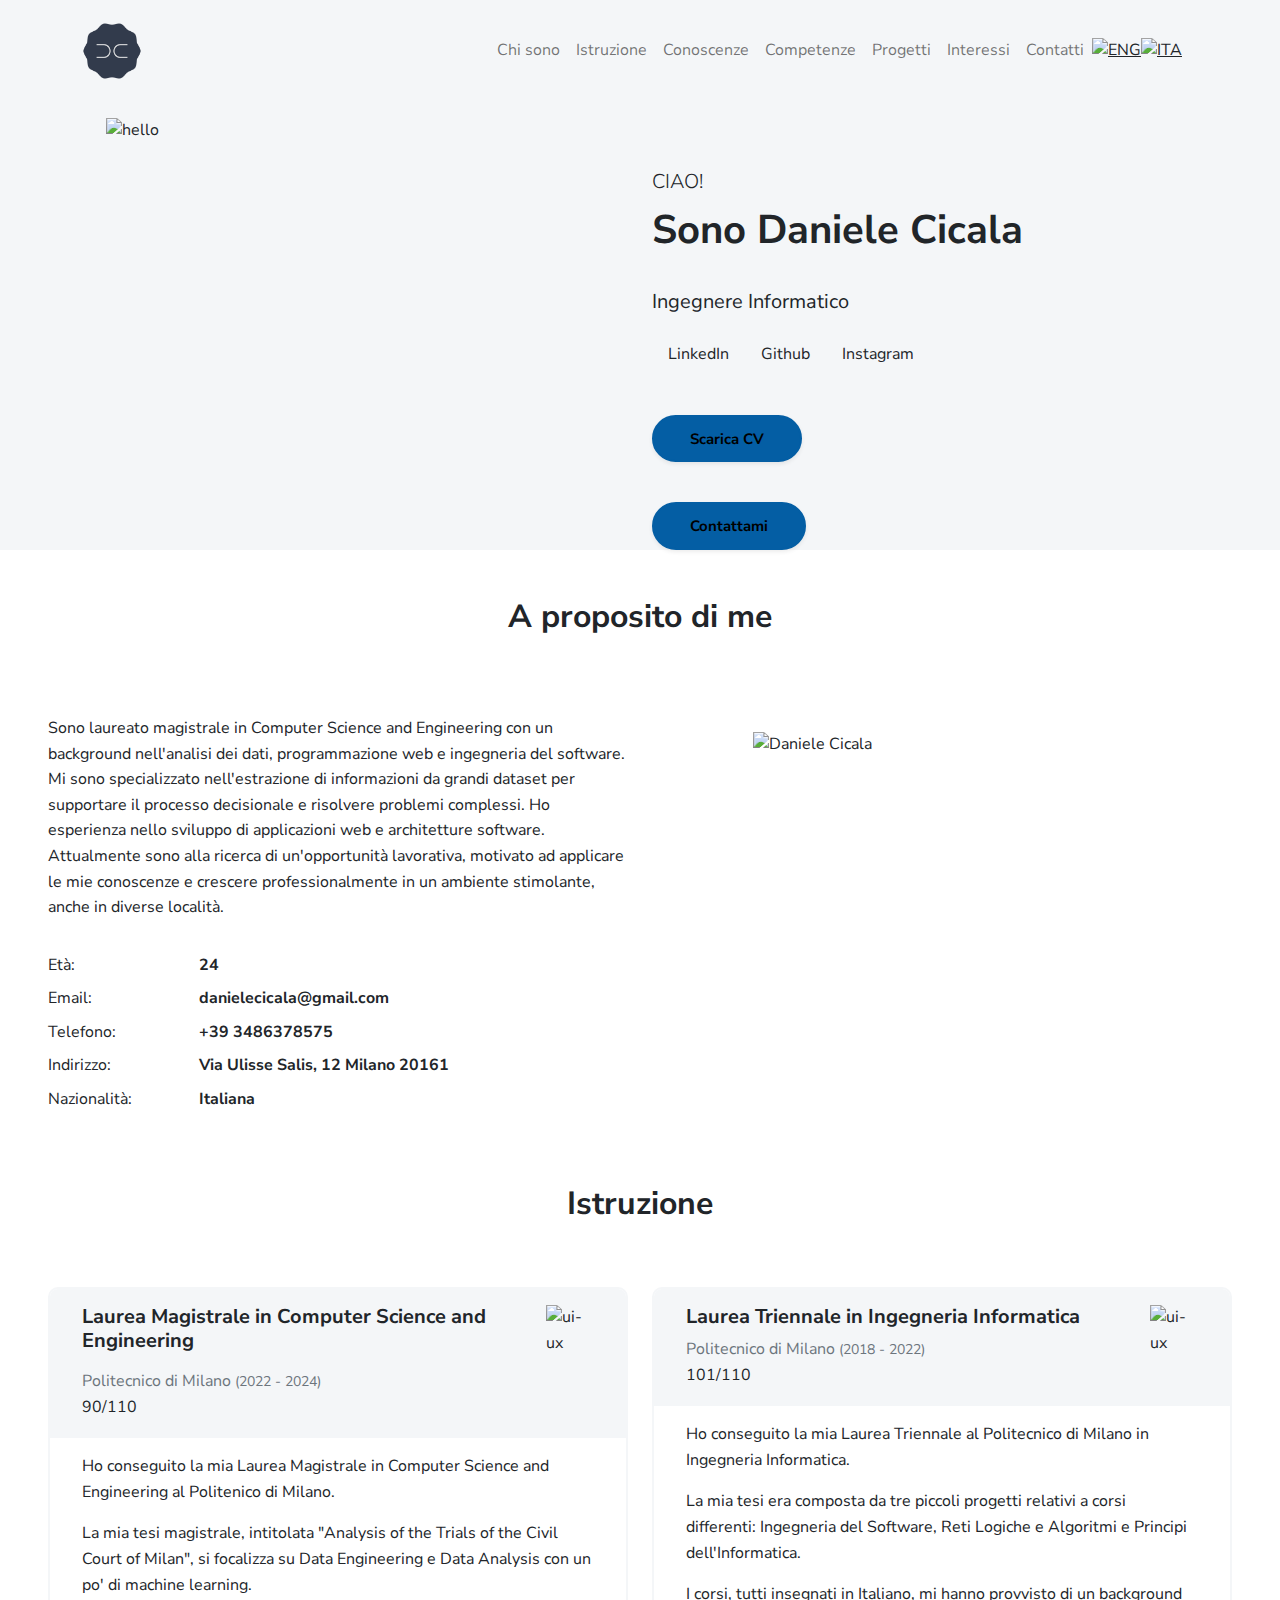
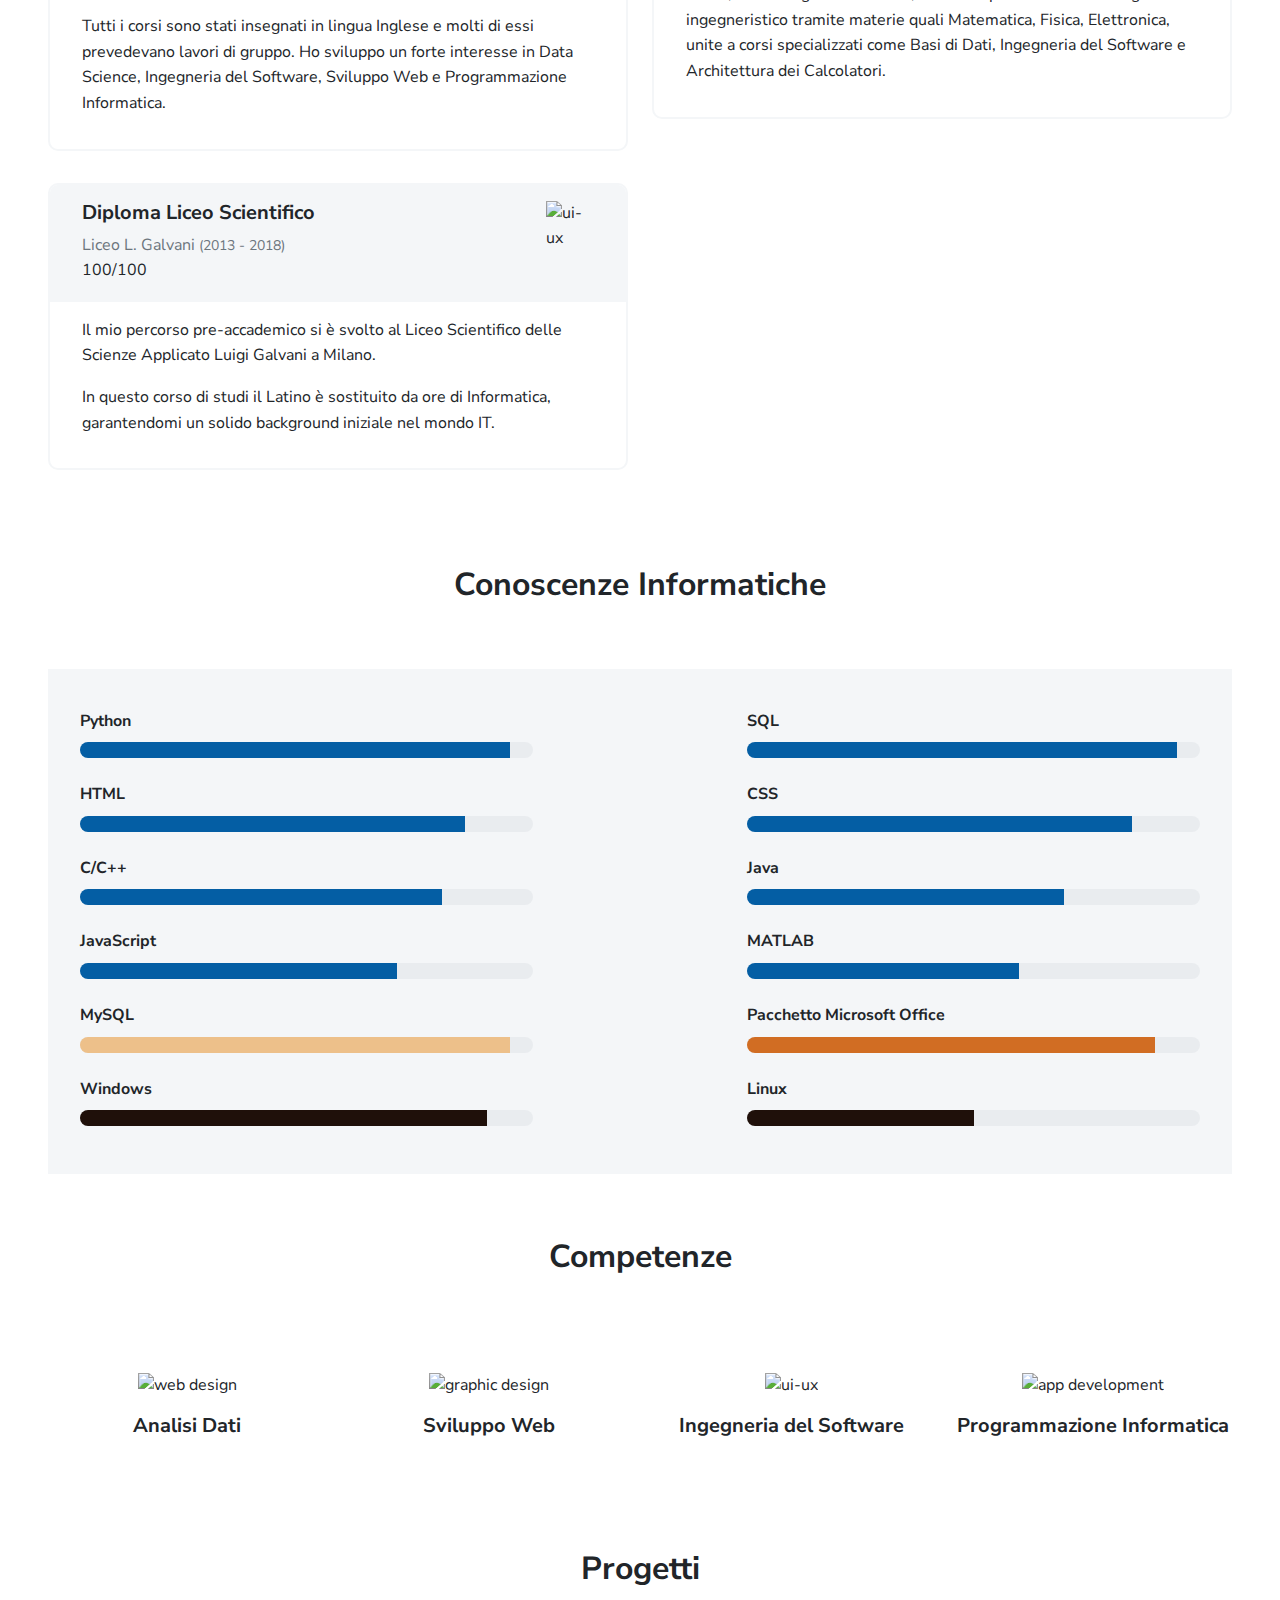
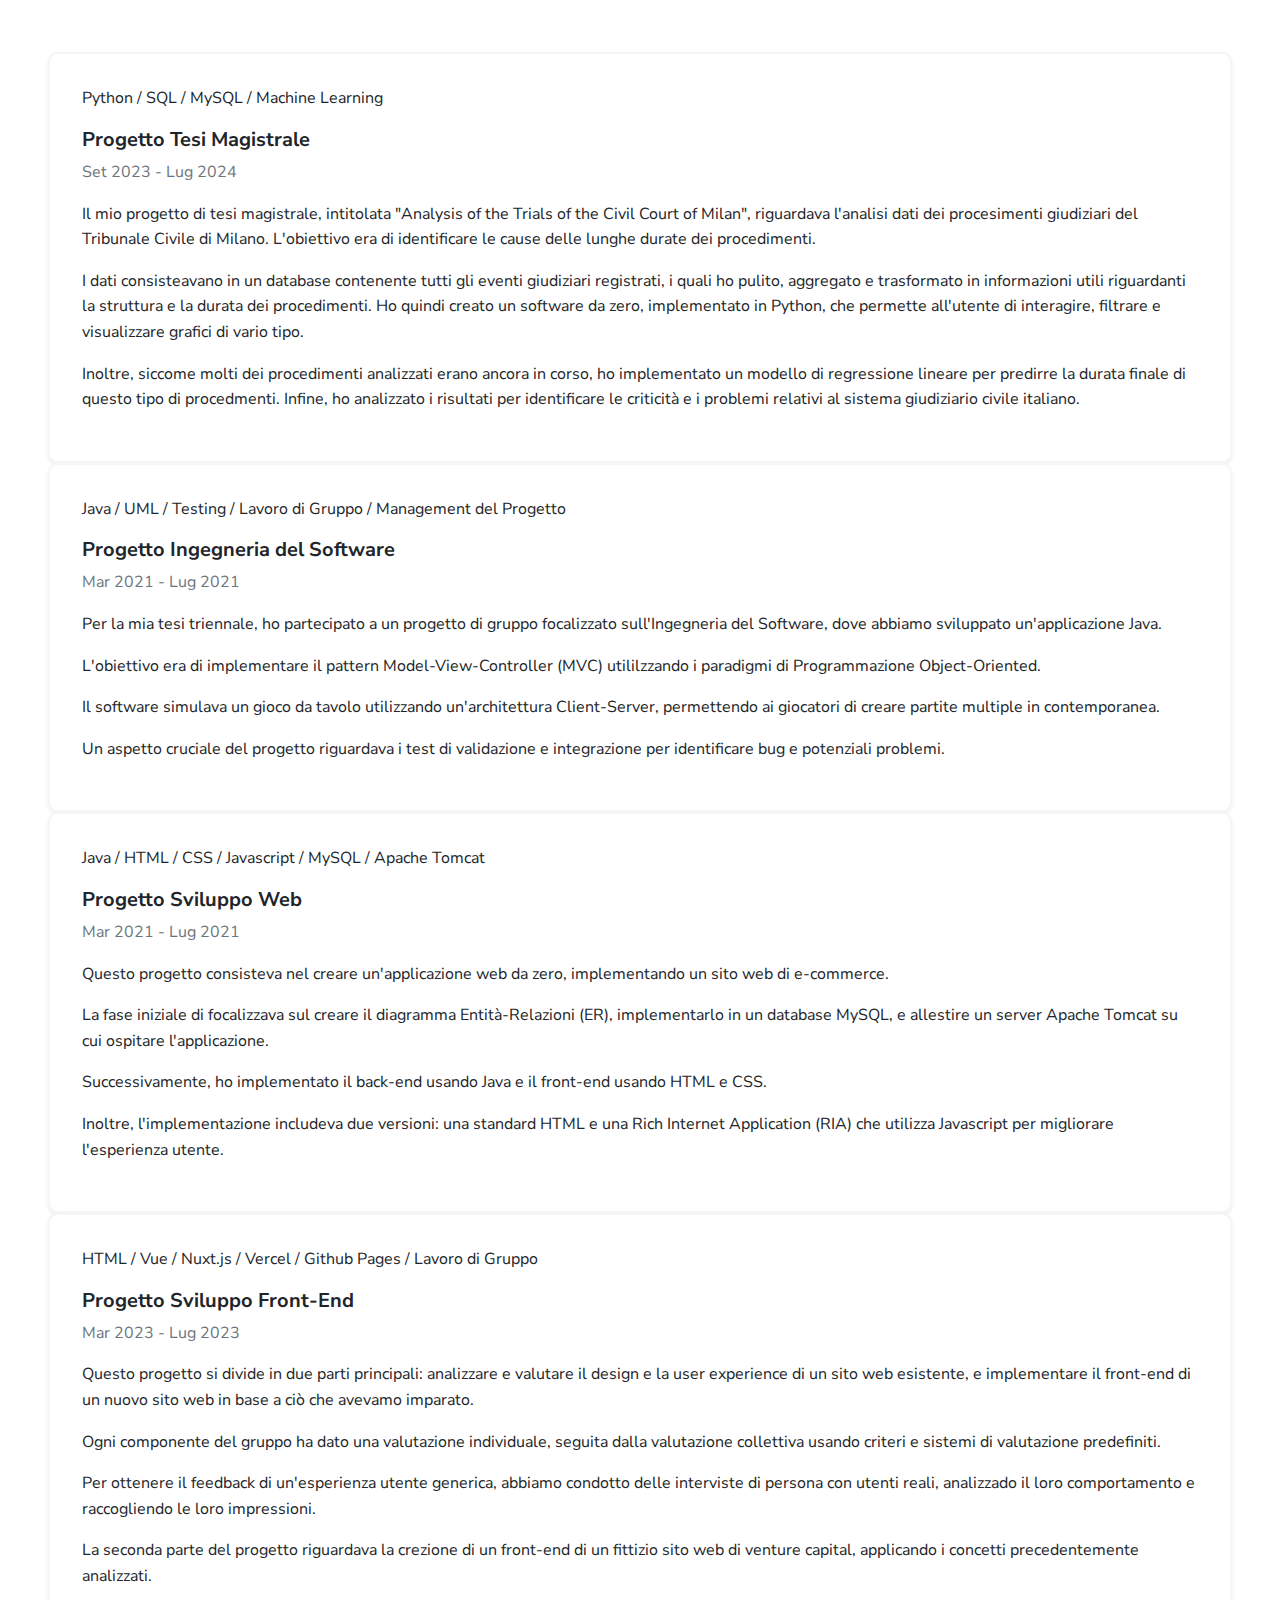
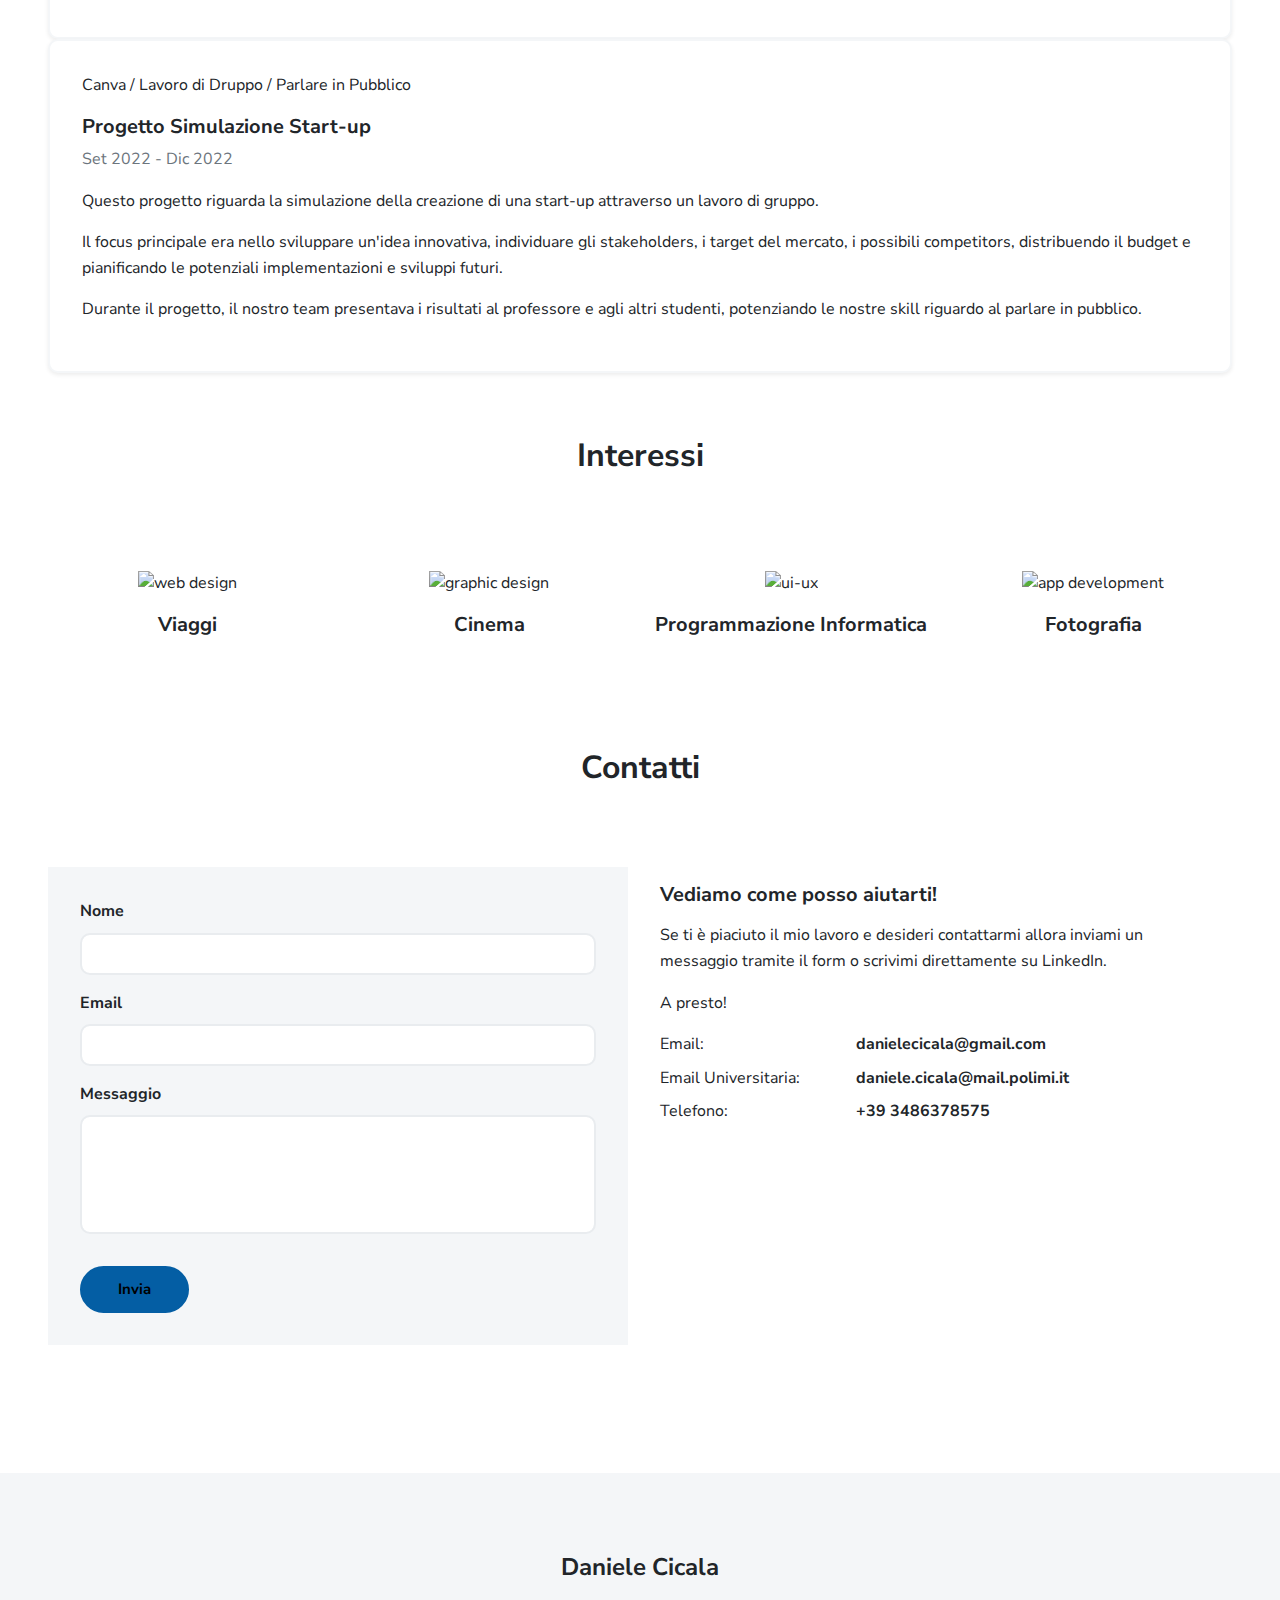
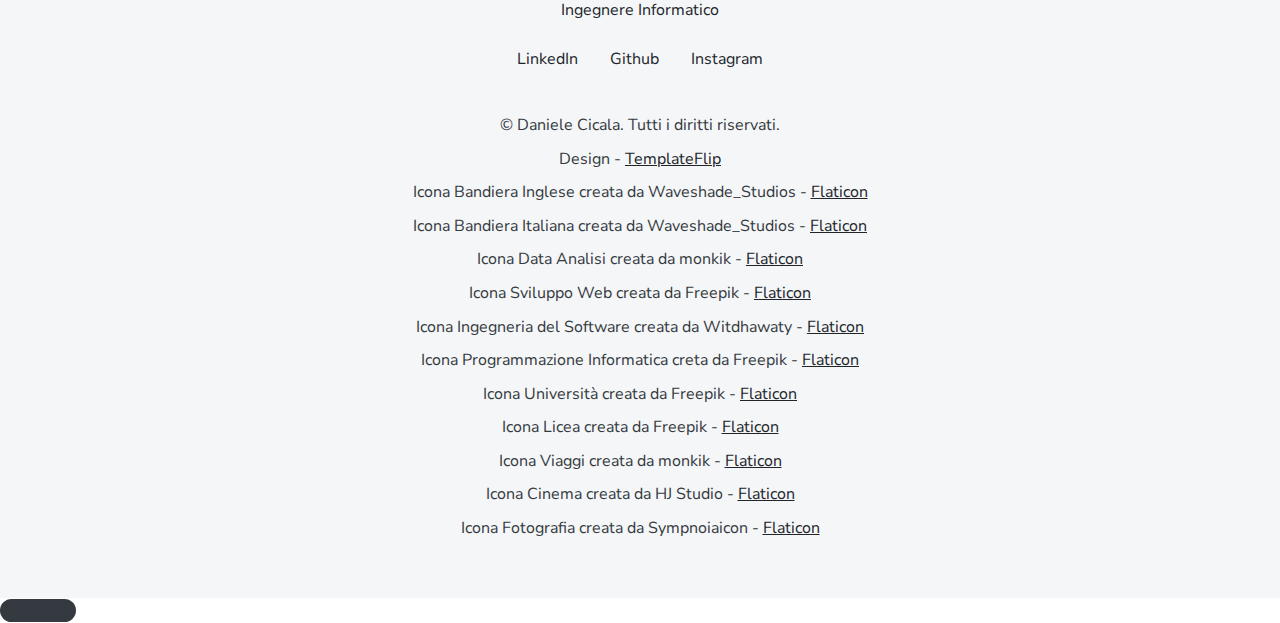
==== commit dc67a548: "ortografia" ====
--- a/index_ita.html
+++ b/index_ita.html
@@ -384,17 +384,17 @@
                 <p class="text-small text-lightblue">Python / SQL / MySQL / Machine Learning</p>
                 <div class="h5 mb-1">Progetto Tesi Magistrale</div>
                 <div class="text-muted text-small mb-2">Set 2023 - Lug 2024</div>
-                <p>Il mio progetto di tesi magistrale, intitolata"Analysis of the Trials of the Civil Court of Milan"
-                  rigurdava l'analisi dati dei procesimenti giudizioari del Tribunale Civile di Milano. L'obiettivo era
+                <p>Il mio progetto di tesi magistrale, intitolata "Analysis of the Trials of the Civil Court of Milan",
+                  riguardava l'analisi dati dei procesimenti giudiziari del Tribunale Civile di Milano. L'obiettivo era
                   di identificare le cause delle lunghe durate dei procedimenti.</p>
-                <p>I dati consisteavano in un database contenente tutti gli eventi giudici registrati, i quali ho
+                <p>I dati consisteavano in un database contenente tutti gli eventi giudiziari registrati, i quali ho
                   pulito, aggregato e trasformato in informazioni utili riguardanti la struttura e la durata dei
-                  procesimenti. Ho quindi creato un software da zero, implementato in Python, che permette all'utente di
-                  interagire, filtrare e visualizzare grafici.</p>
+                  procedimenti. Ho quindi creato un software da zero, implementato in Python, che permette all'utente di
+                  interagire, filtrare e visualizzare grafici di vario tipo.</p>
                 <p>Inoltre, siccome molti dei procedimenti analizzati erano ancora in corso, ho implementato un modello
-                  di regressione lineare per predirre la durata finale di questo tipo di procedmenti. Ingine, ho
-                  analizzato i risultati per identificare le criticità e i èrpbòemi relativi al sistema giudiziario
-                  civile.</p>
+                  di regressione lineare per predirre la durata finale di questo tipo di procedmenti. Infine, ho
+                  analizzato i risultati per identificare le criticità e i problemi relativi al sistema giudiziario
+                  civile italiano.</p>
               </div>
             </div>
             <div class="timeline-card timeline-card-primary card shadow-sm">
@@ -409,7 +409,7 @@
                   Programmazione Object-Oriented.</p>
                 <p>Il software simulava un gioco da tavolo utilizzando un'architettura Client-Server, permettendo ai
                   giocatori di creare partite multiple in contemporanea.</p>
-                <p>Un aspetto cruciale del progetto riguardano i test di validation e integrazioni per identificare bugs
+                <p>Un aspetto cruciale del progetto riguardava i test di validazione e integrazione per identificare bug
                   e potenziali problemi.</p>
               </div>
             </div>
@@ -418,10 +418,10 @@
                 <p class="text-small text-lightblue">Java / HTML / CSS / Javascript / MySQL / Apache Tomcat</p>
                 <div class="h5 mb-1">Progetto Sviluppo Web</div>
                 <div class="text-muted text-small mb-2">Mar 2021 - Lug 2021</div>
-                <p>Questo progetto consiste nel creare un'applicazione web da zero, implementando un sito web di
+                <p>Questo progetto consisteva nel creare un'applicazione web da zero, implementando un sito web di
                   e-commerce.</p>
                 <p>La fase iniziale di focalizzava sul creare il diagramma Entità-Relazioni (ER), implementarlo in un
-                  database MySWL, e allestire un server Apache Tomcat su cui ospitare l'applicazione.</p>
+                  database MySQL, e allestire un server Apache Tomcat su cui ospitare l'applicazione.</p>
                 <p>Successivamente, ho implementato il back-end usando Java e il front-end usando HTML e CSS.</p>
                 <p>Inoltre, l'implementazione includeva due versioni: una standard HTML e una Rich Internet Application
                   (RIA) che utilizza Javascript per migliorare l'esperienza utente.</p>
@@ -439,7 +439,7 @@
                   usando criteri e sistemi di valutazione predefiniti.</p>
                 <p>Per ottenere il feedback di un'esperienza utente generica, abbiamo condotto delle interviste di
                   persona con utenti reali, analizzado il loro comportamento e raccogliendo le loro impressioni.</p>
-                <p>La seconda parte del progetto riguarda la crezione di un front-end di un fittizio sito web di venture
+                <p>La seconda parte del progetto riguardava la crezione di un front-end di un fittizio sito web di venture
                   capital, applicando i concetti precedentemente analizzati.</p>
               </div>
             </div>
@@ -448,12 +448,12 @@
                 <p class="text-small text-lightblue">Canva / Lavoro di Druppo / Parlare in Pubblico</p>
                 <div class="h5 mb-1">Progetto Simulazione Start-up</div>
                 <div class="text-muted text-small mb-2">Set 2022 - Dic 2022</div>
-                <p>Questo progetto riguarda la simulazione della creazione di una start-up attraverso il lavoro di
+                <p>Questo progetto riguarda la simulazione della creazione di una start-up attraverso un lavoro di
                   gruppo.</p>
-                <p>Il focus principale era sullo sviluppare un'idea innovativa, individuare gli stakeholders, i tagert
-                  del mercato, i possibili competitors, distribuendo il budget and pianificando le potenziali
+                <p>Il focus principale era nello sviluppare un'idea innovativa, individuare gli stakeholders, i target
+                  del mercato, i possibili competitors, distribuendo il budget e pianificando le potenziali
                   implementazioni e sviluppi futuri.</p>
-                <p>Durante il progetto, il nostro team presentava i risultati al professore e gil altri studenti,
+                <p>Durante il progetto, il nostro team presentava i risultati al professore e agli altri studenti,
                   potenziando le nostre skill riguardo al parlare in pubblico.</p>
               </div>
             </div>
@@ -515,7 +515,7 @@
               <div class="mt-3 px-1">
                 <div class="h5">Vediamo come posso aiutarti!</div>
                 <p>Se ti è piaciuto il mio lavoro e desideri contattarmi allora inviami un messaggio tramite il form o
-                  scrivimi direttamente su LinkedIn</p>
+                  scrivimi direttamente su LinkedIn.</p>
                 <p>A presto!</p>
               </div>
               <div class="mt-53 px-1">
@@ -548,7 +548,7 @@
         <div class="container">
           <div class="my-3">
             <div class="h4">Daniele Cicala</div>
-            <p>Ingegnerie Informatico</p>
+            <p>Ingegnere Informatico</p>
             <div class="social-nav">
               <nav role="navigation">
                 <ul class="nav justify-content-center">
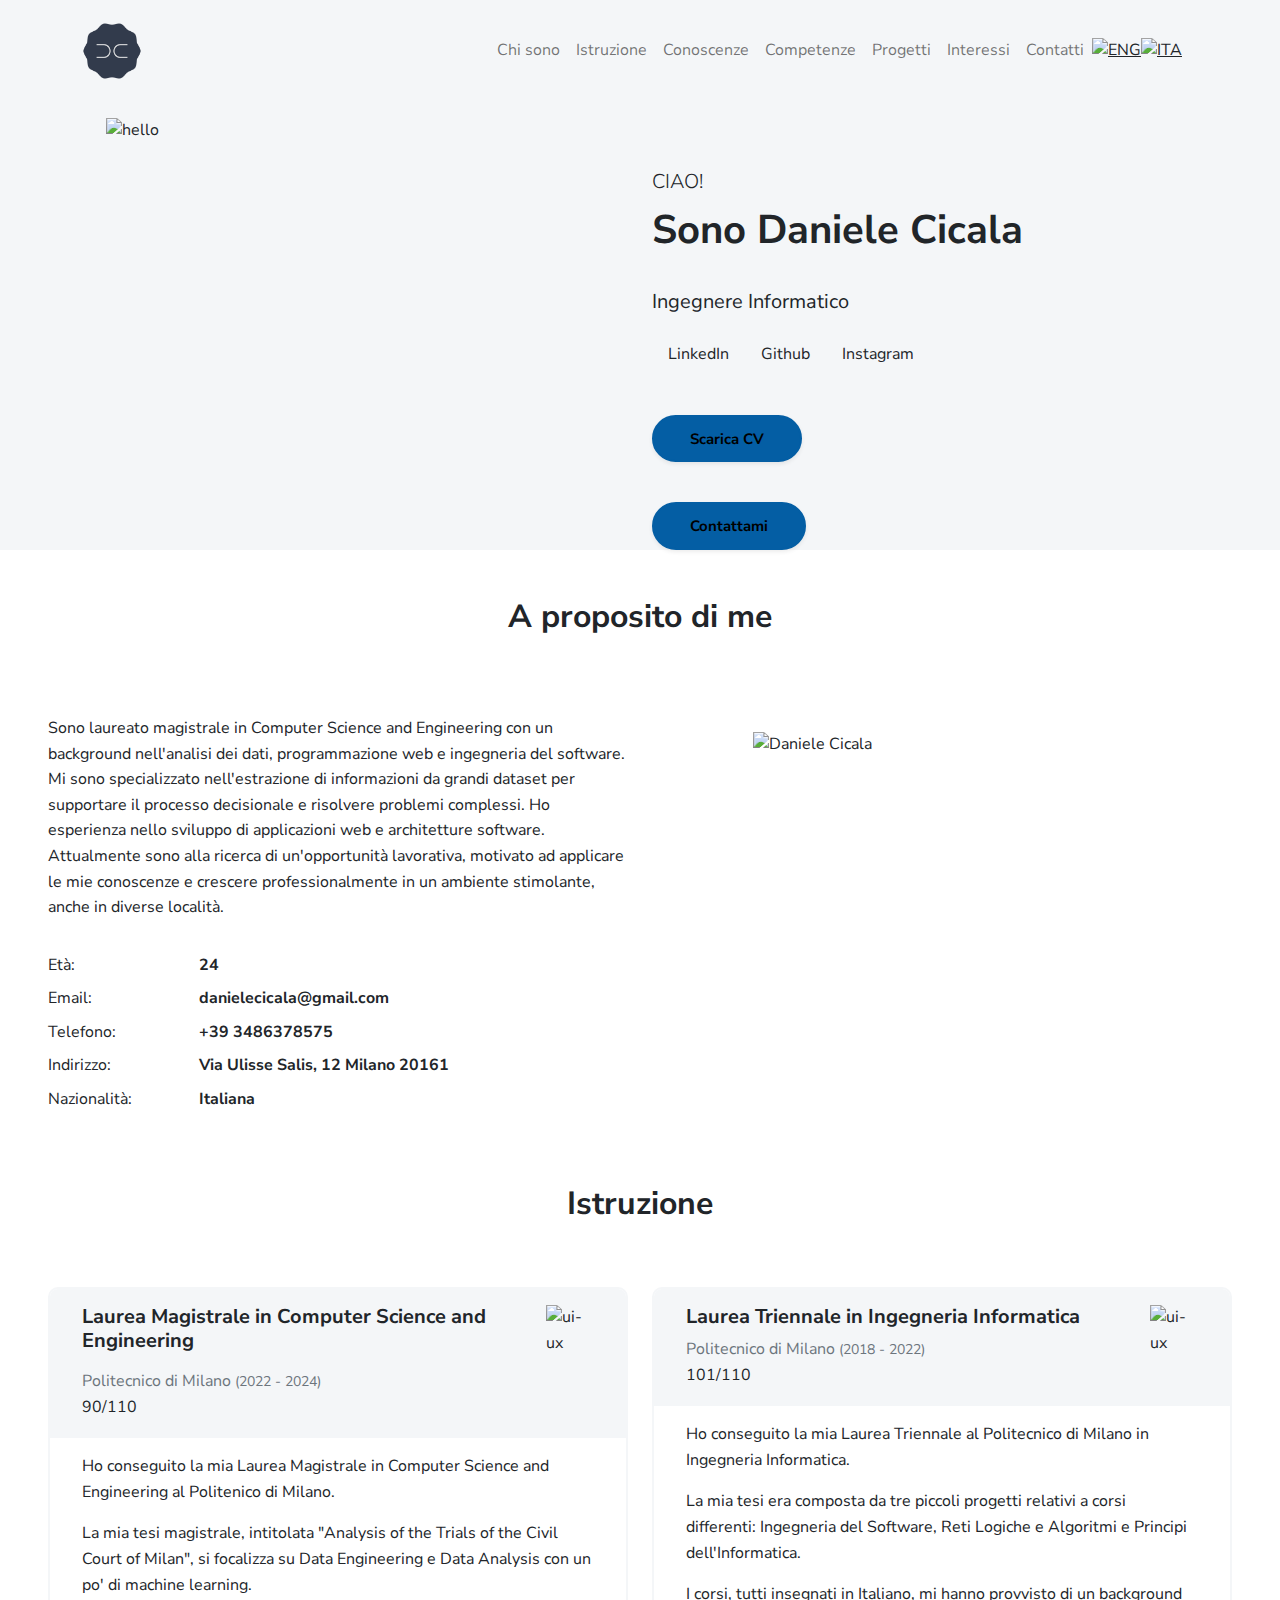
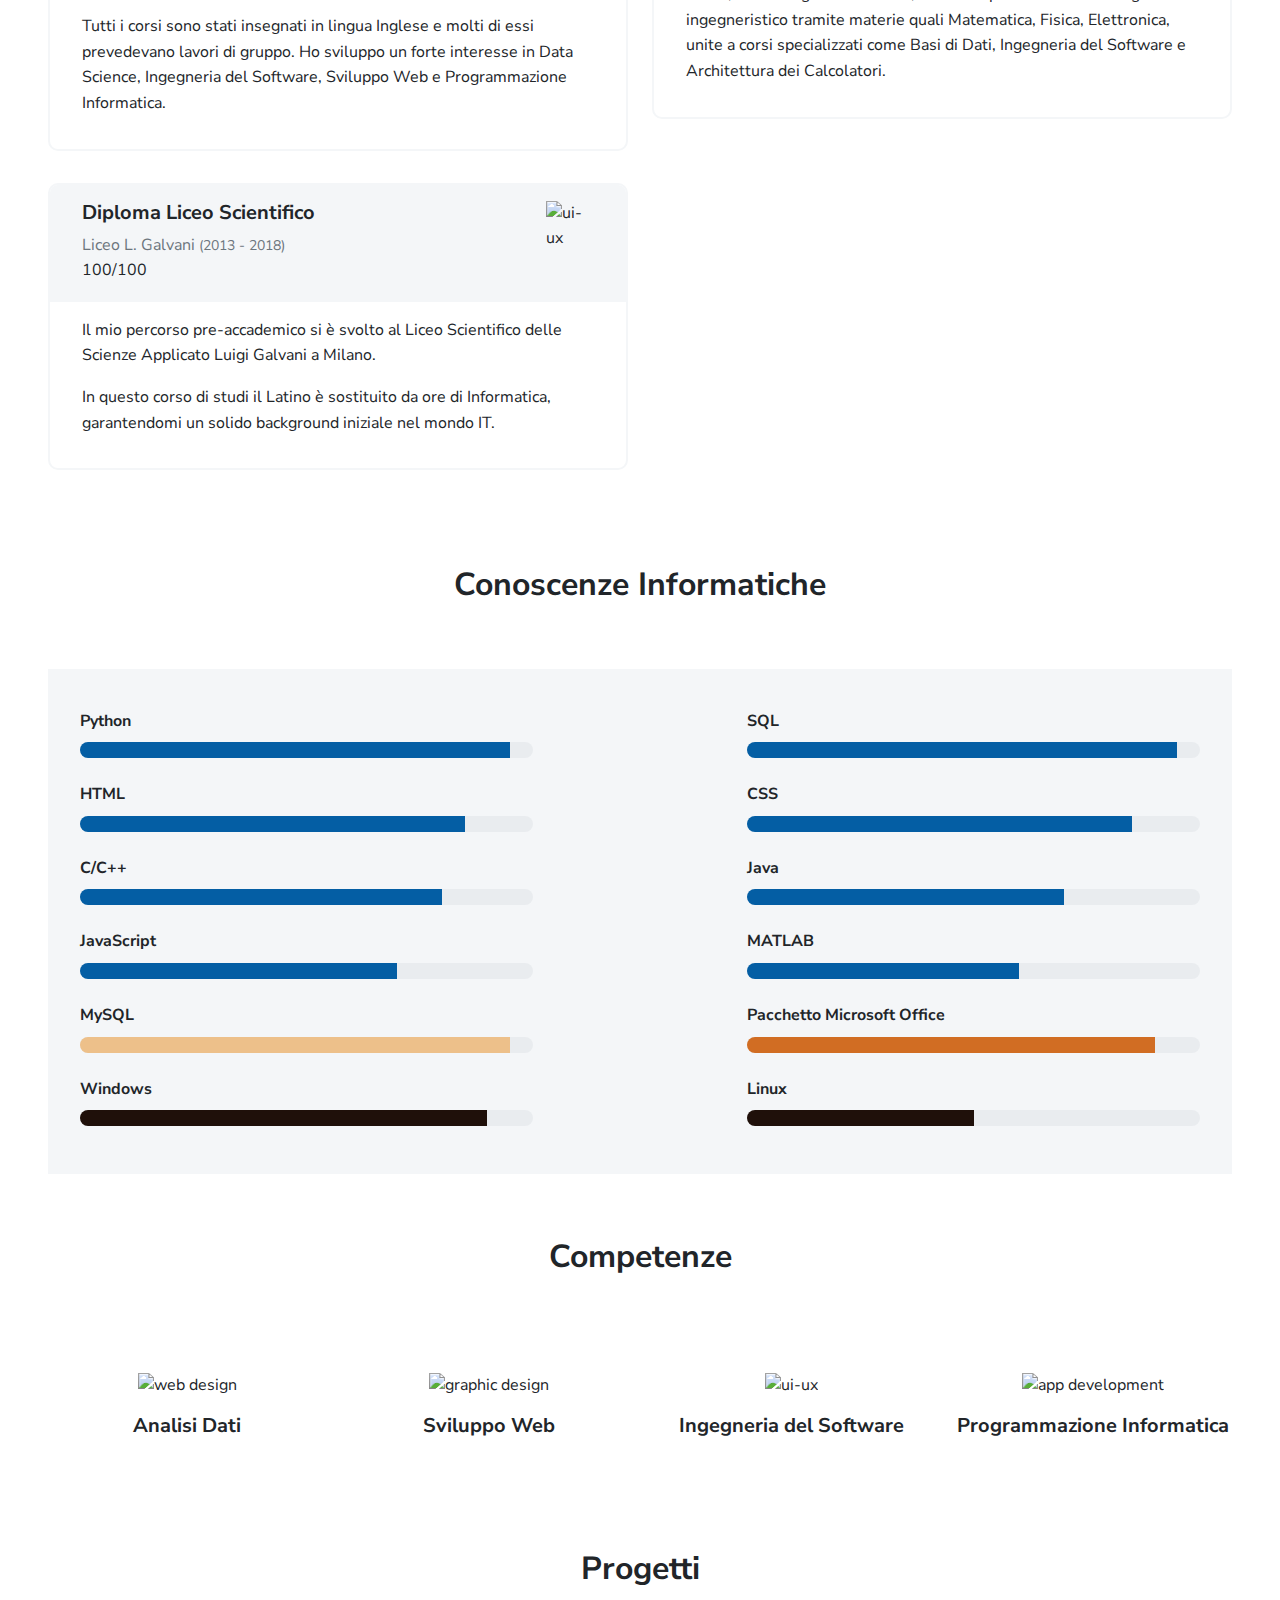
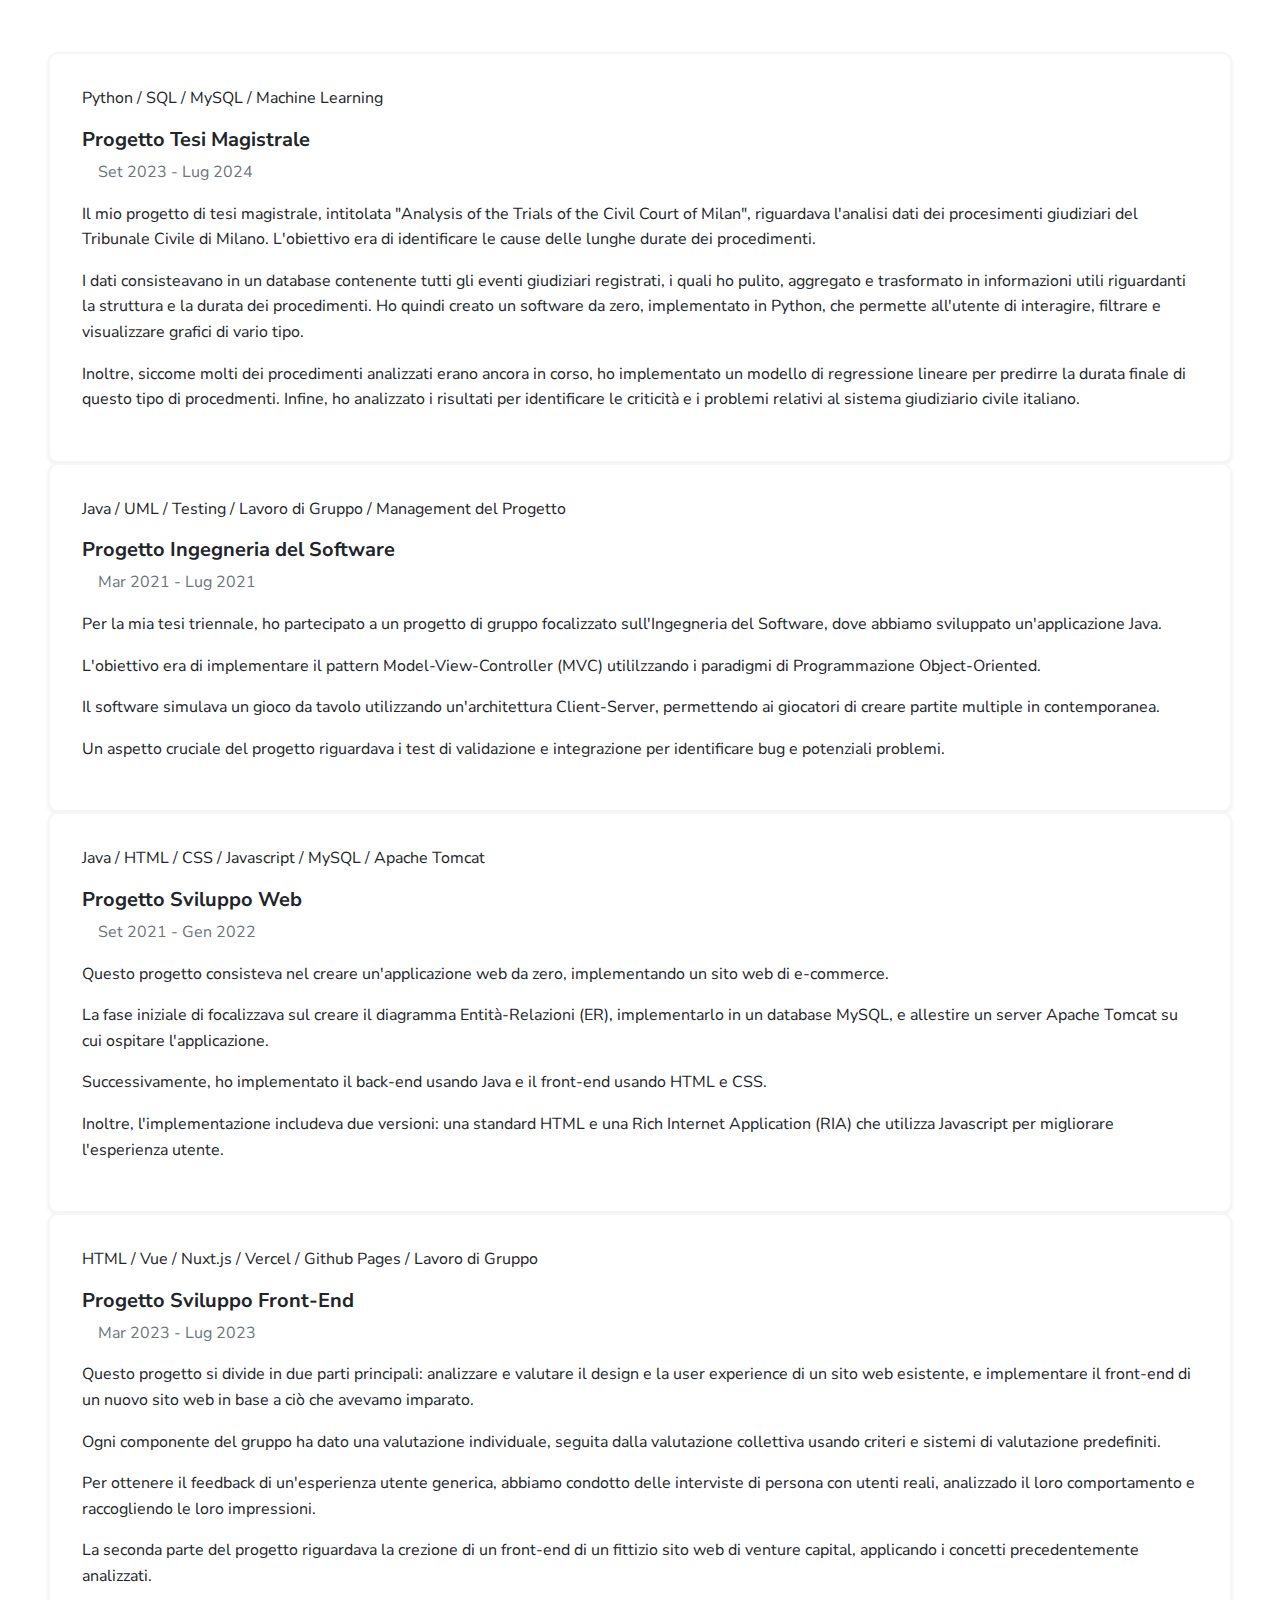
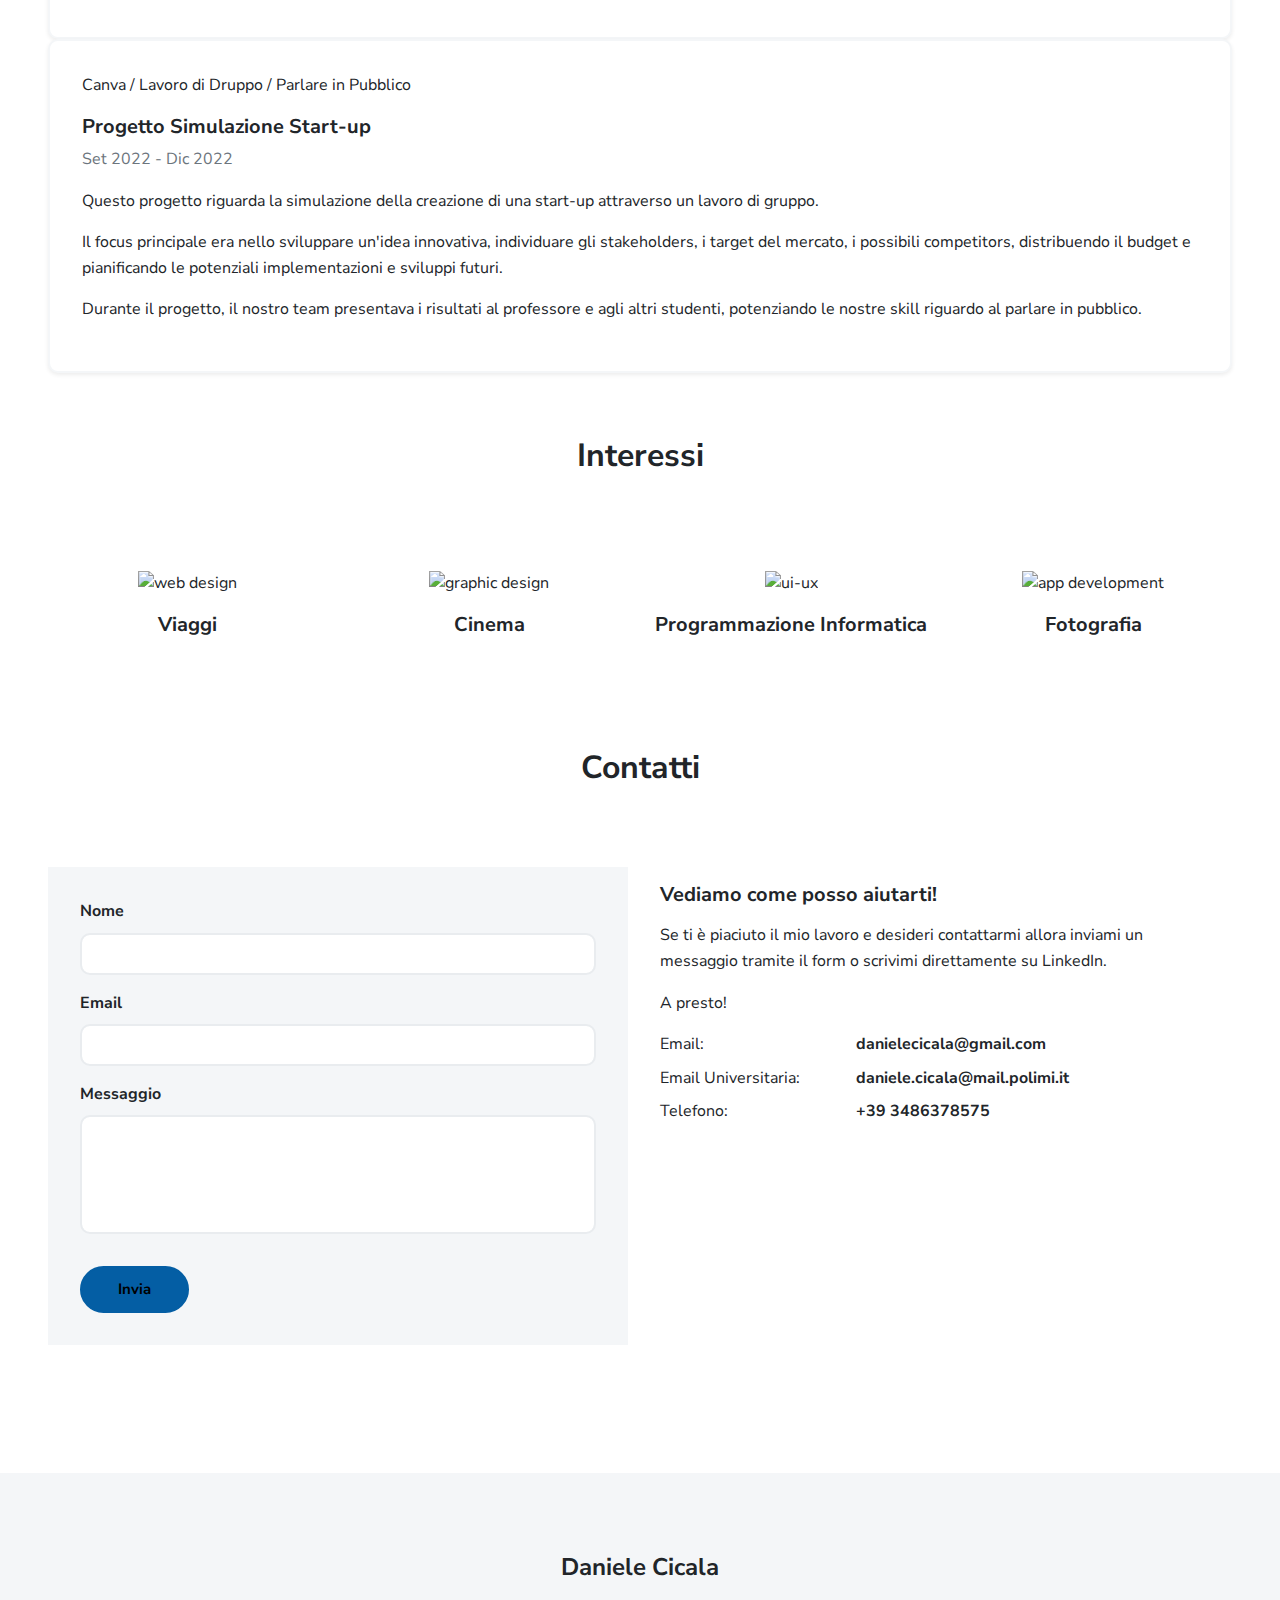
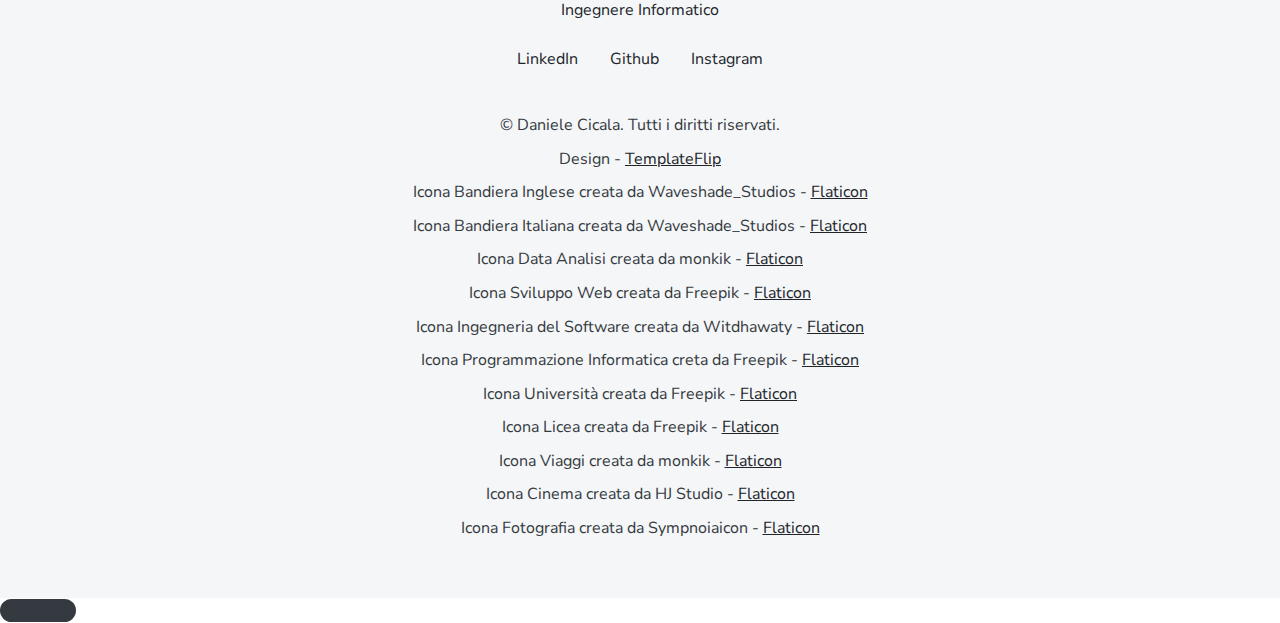
==== commit 5a4534cf: "new projects and links" ====
--- a/index_ita.html
+++ b/index_ita.html
@@ -383,7 +383,12 @@
               <div class="card-body">
                 <p class="text-small text-lightblue">Python / SQL / MySQL / Machine Learning</p>
                 <div class="h5 mb-1">Progetto Tesi Magistrale</div>
-                <div class="text-muted text-small mb-2">Set 2023 - Lug 2024</div>
+                <div style="display:flex" >
+                  <a href="https://github.com/99-Daniele/MasterThesis" target="_blank" title="Github">
+                    <i class="fab fa-github"></i>
+                  </a>
+                  <div class="text-muted text-small mb-2" style="margin-left: 1em">Set 2023 - Lug 2024</div>
+                </div>
                 <p>Il mio progetto di tesi magistrale, intitolata "Analysis of the Trials of the Civil Court of Milan",
                   riguardava l'analisi dati dei procesimenti giudiziari del Tribunale Civile di Milano. L'obiettivo era
                   di identificare le cause delle lunghe durate dei procedimenti.</p>
@@ -402,7 +407,12 @@
                 <p class="text-small text-lightblue">Java / UML / Testing / Lavoro di Gruppo / Management del Progetto
                 </p>
                 <div class="h5 mb-1">Progetto Ingegneria del Software</div>
-                <div class="text-muted text-small mb-2">Mar 2021 - Lug 2021</div>
+                <div style="display:flex" >
+                  <a href="https://github.com/99-Daniele/SoftwareEngineering" target="_blank" title="Github">
+                    <i class="fab fa-github"></i>
+                  </a>
+                  <div class="text-muted text-small mb-2" style="margin-left: 1em">Mar 2021 - Lug 2021</div>
+                </div>
                 <p>Per la mia tesi triennale, ho partecipato a un progetto di gruppo focalizzato sull'Ingegneria del
                   Software, dove abbiamo sviluppato un'applicazione Java.</p>
                 <p>L'obiettivo era di implementare il pattern Model-View-Controller (MVC) utililzzando i paradigmi di
@@ -417,7 +427,12 @@
               <div class="card-body">
                 <p class="text-small text-lightblue">Java / HTML / CSS / Javascript / MySQL / Apache Tomcat</p>
                 <div class="h5 mb-1">Progetto Sviluppo Web</div>
-                <div class="text-muted text-small mb-2">Mar 2021 - Lug 2021</div>
+                <div style="display:flex" >
+                  <a href="https://github.com/99-Daniele/InformationTechnologiesWeb_RIA" target="_blank" title="Github">
+                    <i class="fab fa-github"></i>
+                  </a>
+                  <div class="text-muted text-small mb-2" style="margin-left: 1em">Set 2021 - Gen 2022</div>
+                </div>
                 <p>Questo progetto consisteva nel creare un'applicazione web da zero, implementando un sito web di
                   e-commerce.</p>
                 <p>La fase iniziale di focalizzava sul creare il diagramma Entità-Relazioni (ER), implementarlo in un
@@ -431,7 +446,12 @@
               <div class="card-body">
                 <p class="text-small text-lightblue">HTML / Vue / Nuxt.js / Vercel / Github Pages / Lavoro di Gruppo</p>
                 <div class="h5 mb-1">Progetto Sviluppo Front-End</div>
-                <div class="text-muted text-small mb-2">Mar 2023 - Lug 2023</div>
+                <div style="display:flex" >
+                  <a href="https://github.com/99-Daniele/HypermediaApplications" target="_blank" title="Github">
+                    <i class="fab fa-github"></i>
+                  </a>
+                  <div class="text-muted text-small mb-2" style="margin-left: 1em">Mar 2023 - Lug 2023</div>
+                </div>
                 <p>Questo progetto si divide in due parti principali: analizzare e valutare il design e la user
                   experience di un sito web esistente, e implementare il front-end di un nuovo sito web in base a ciò
                   che avevamo imparato.</p>
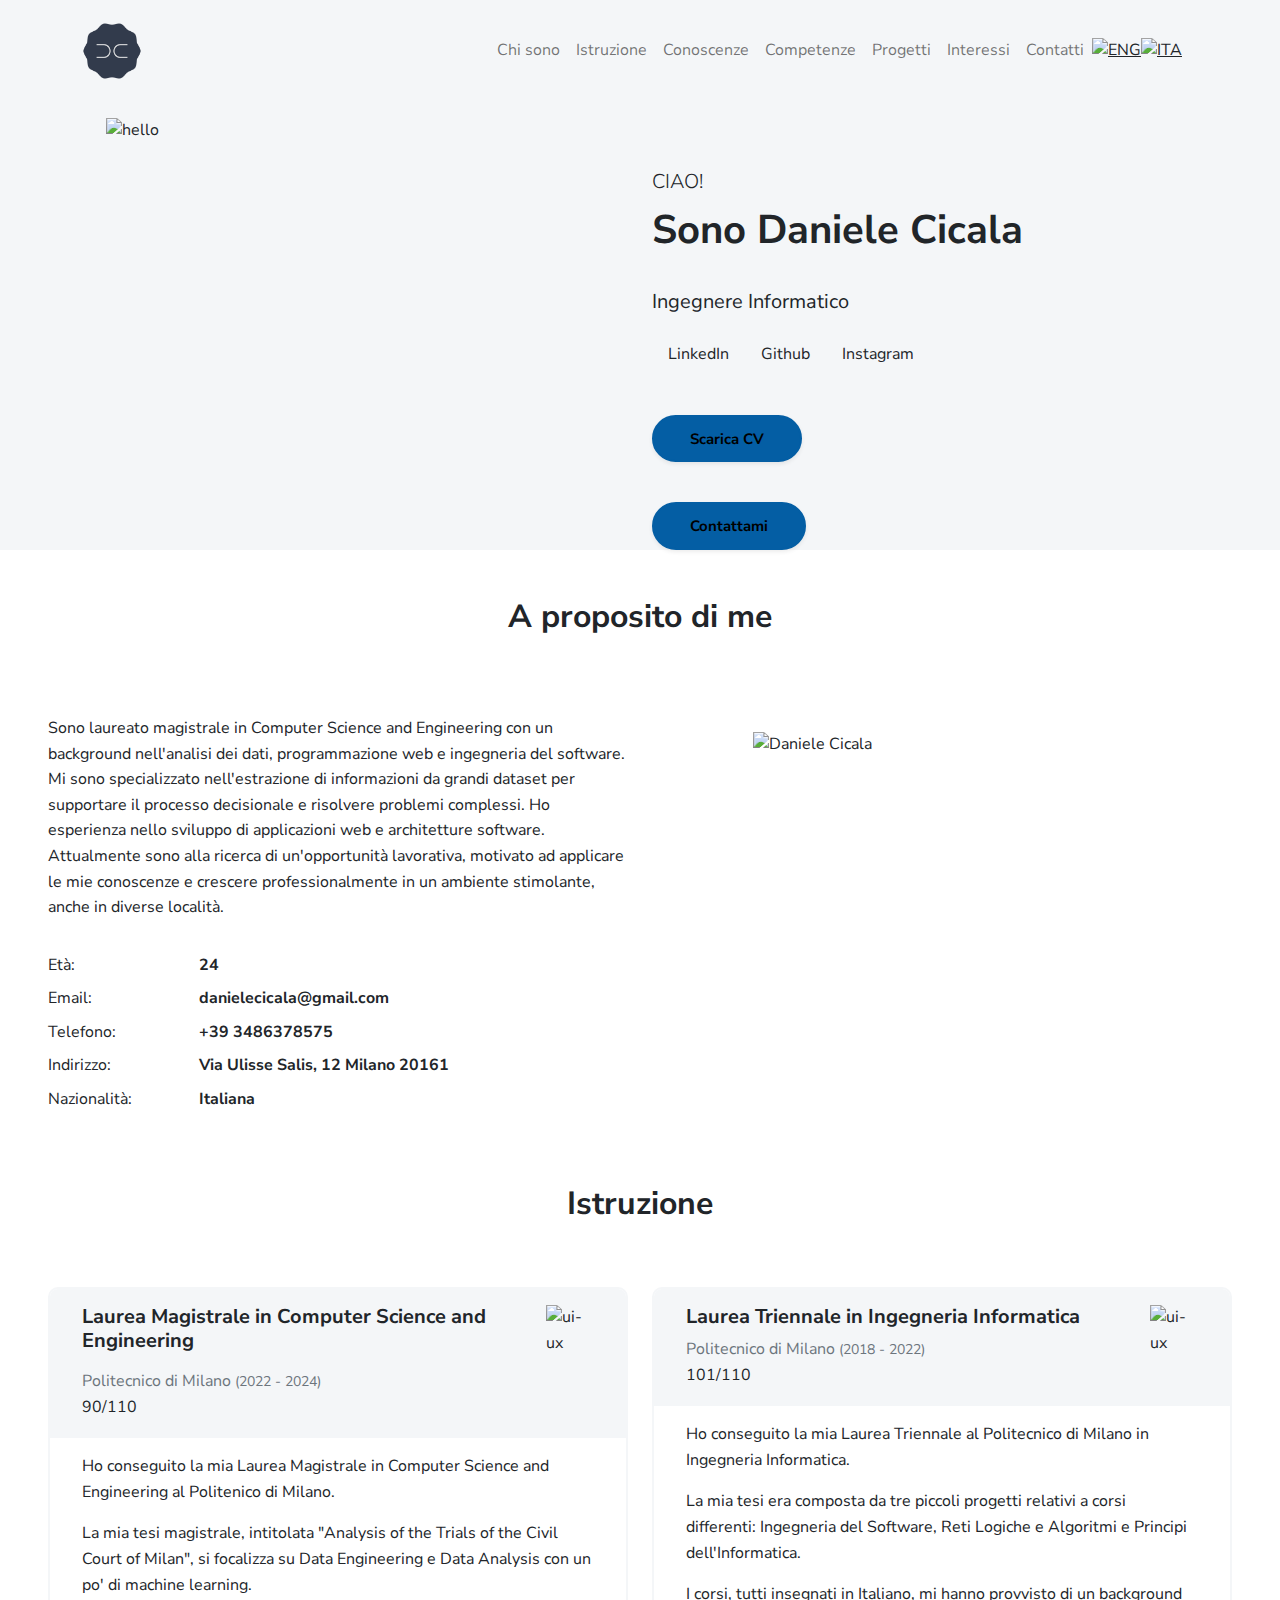
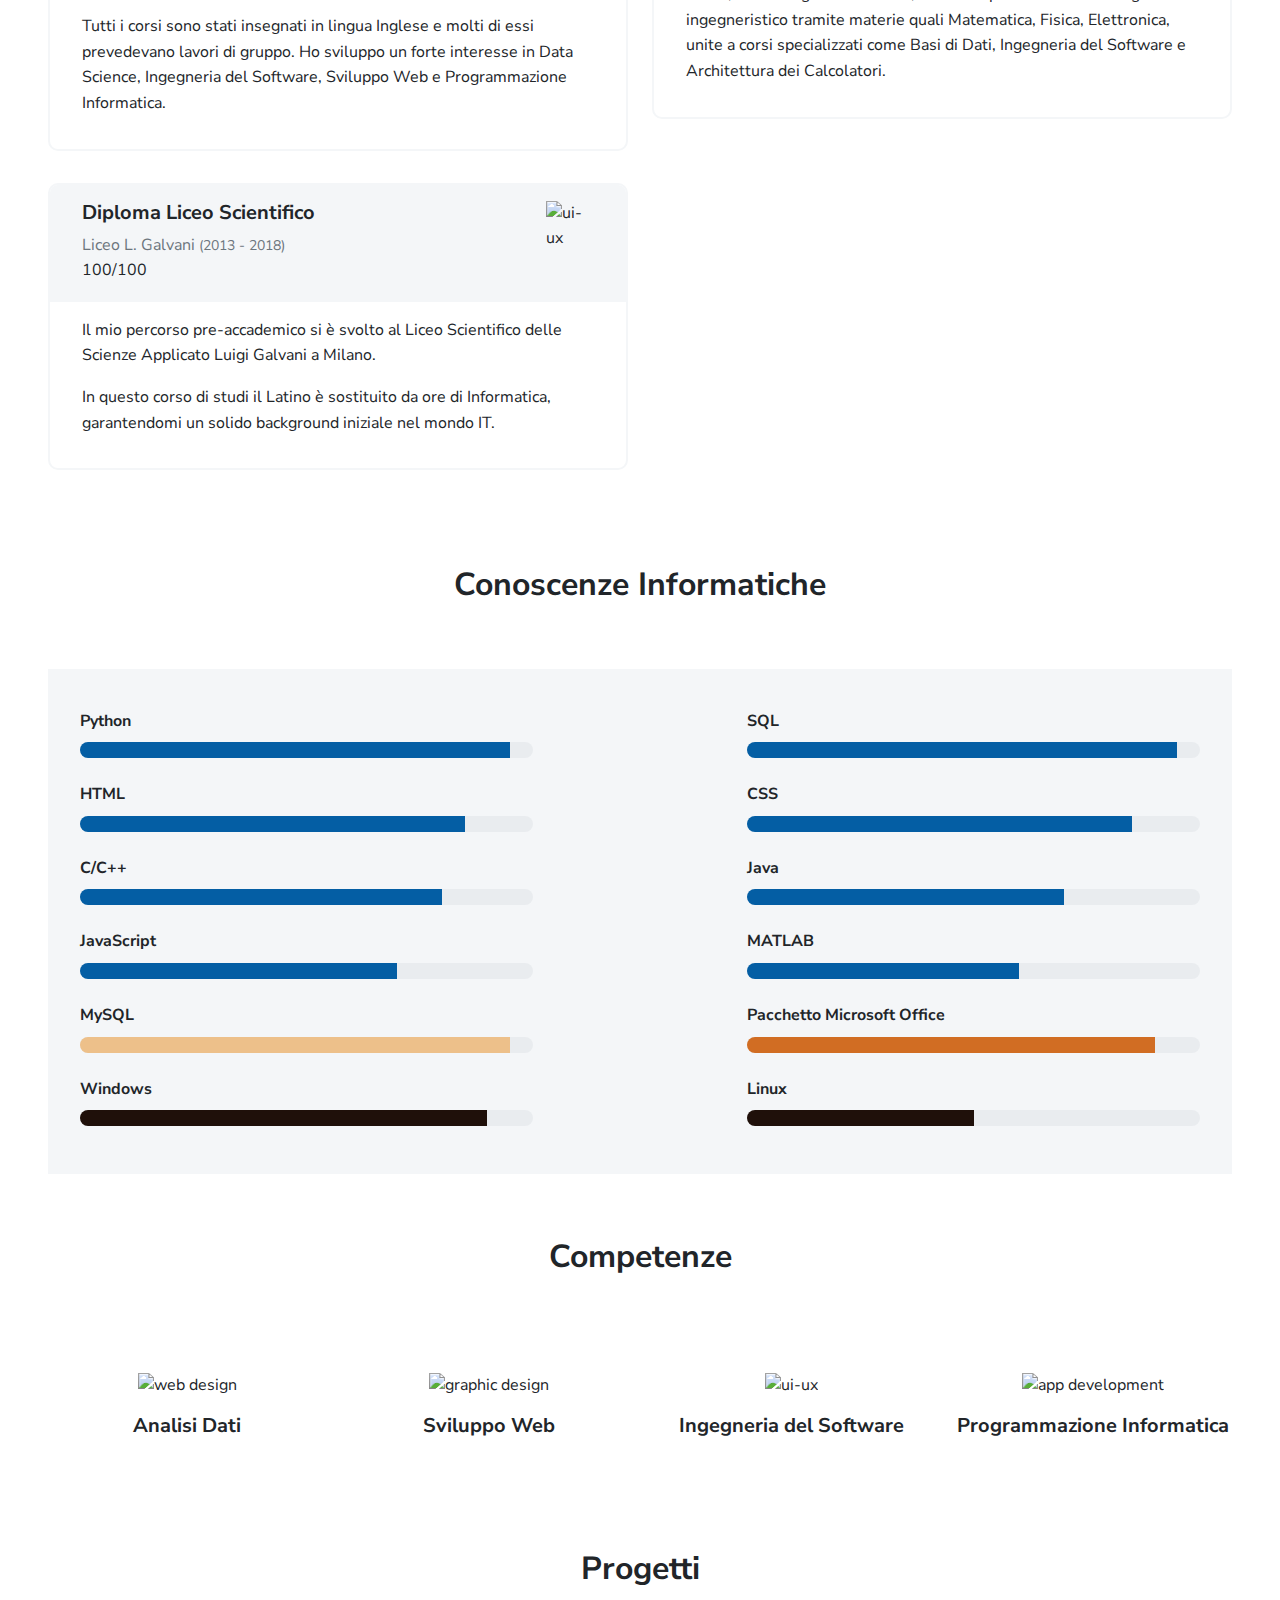
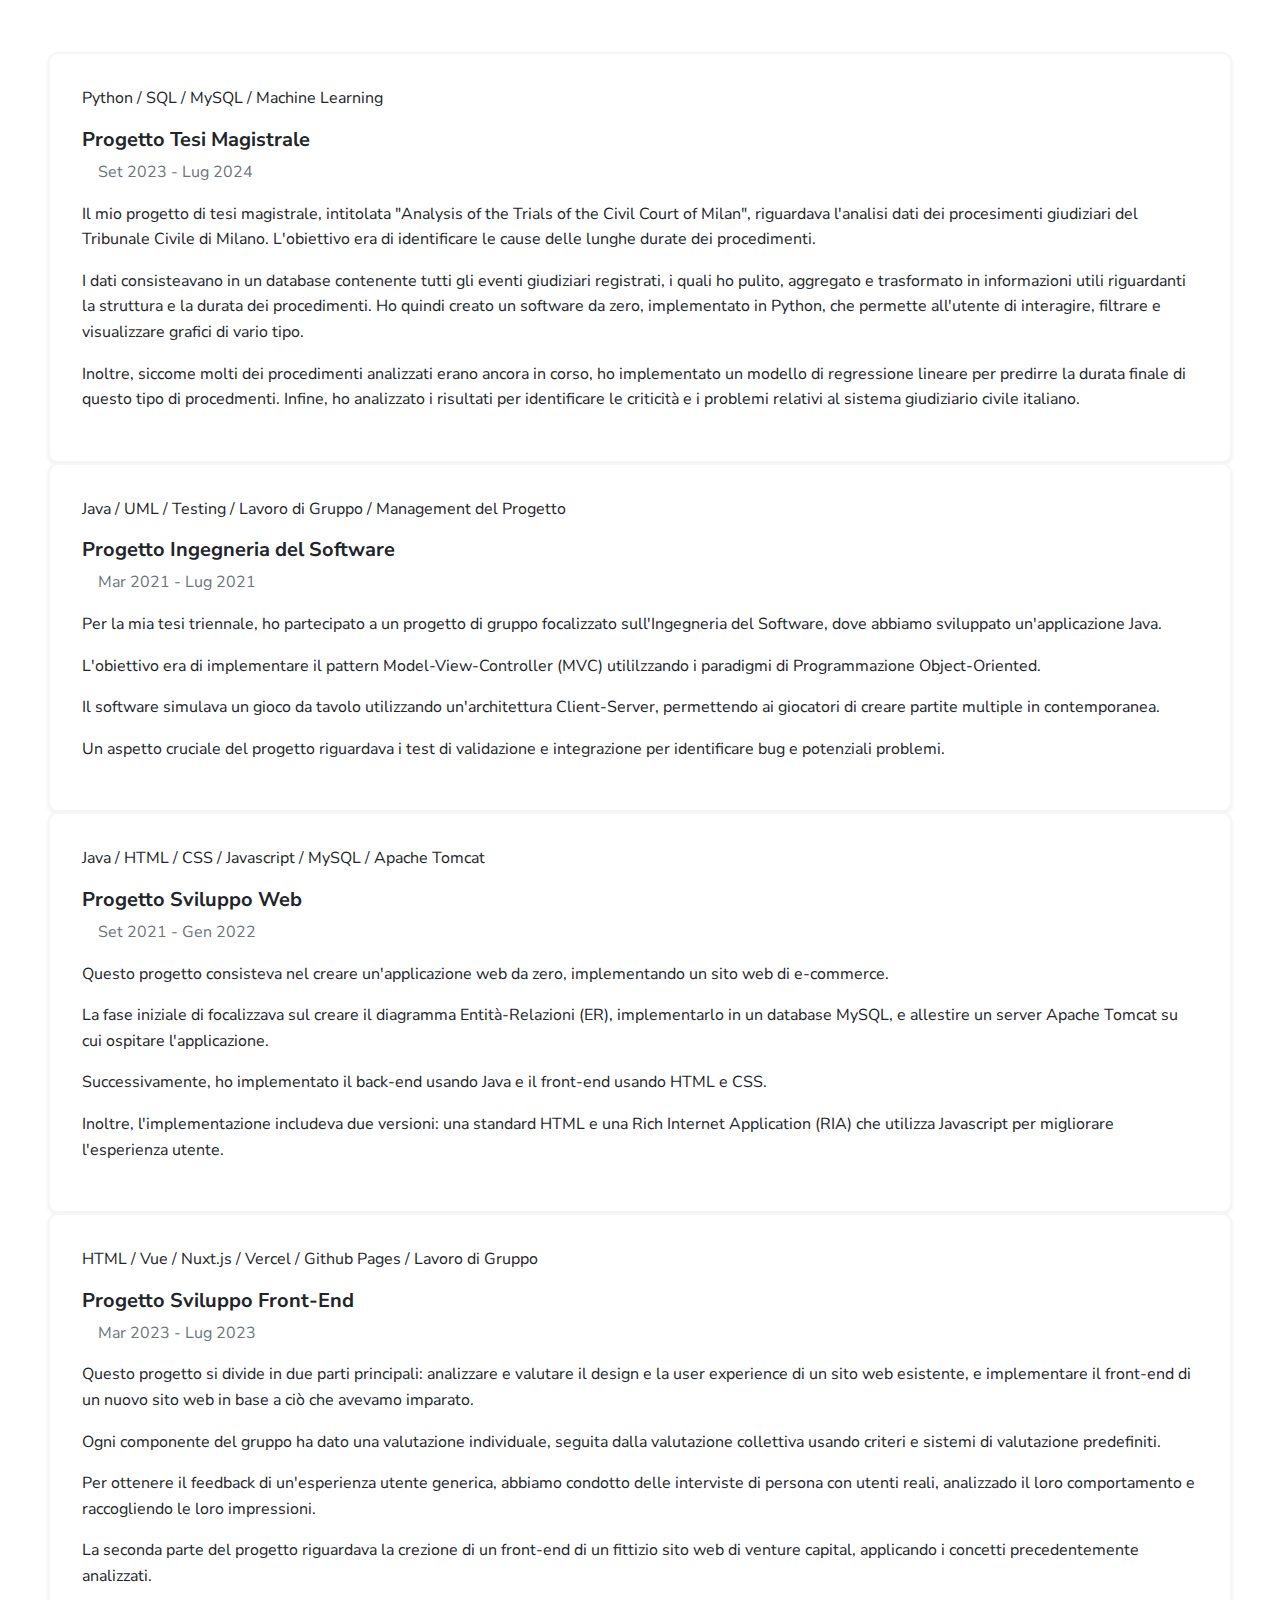
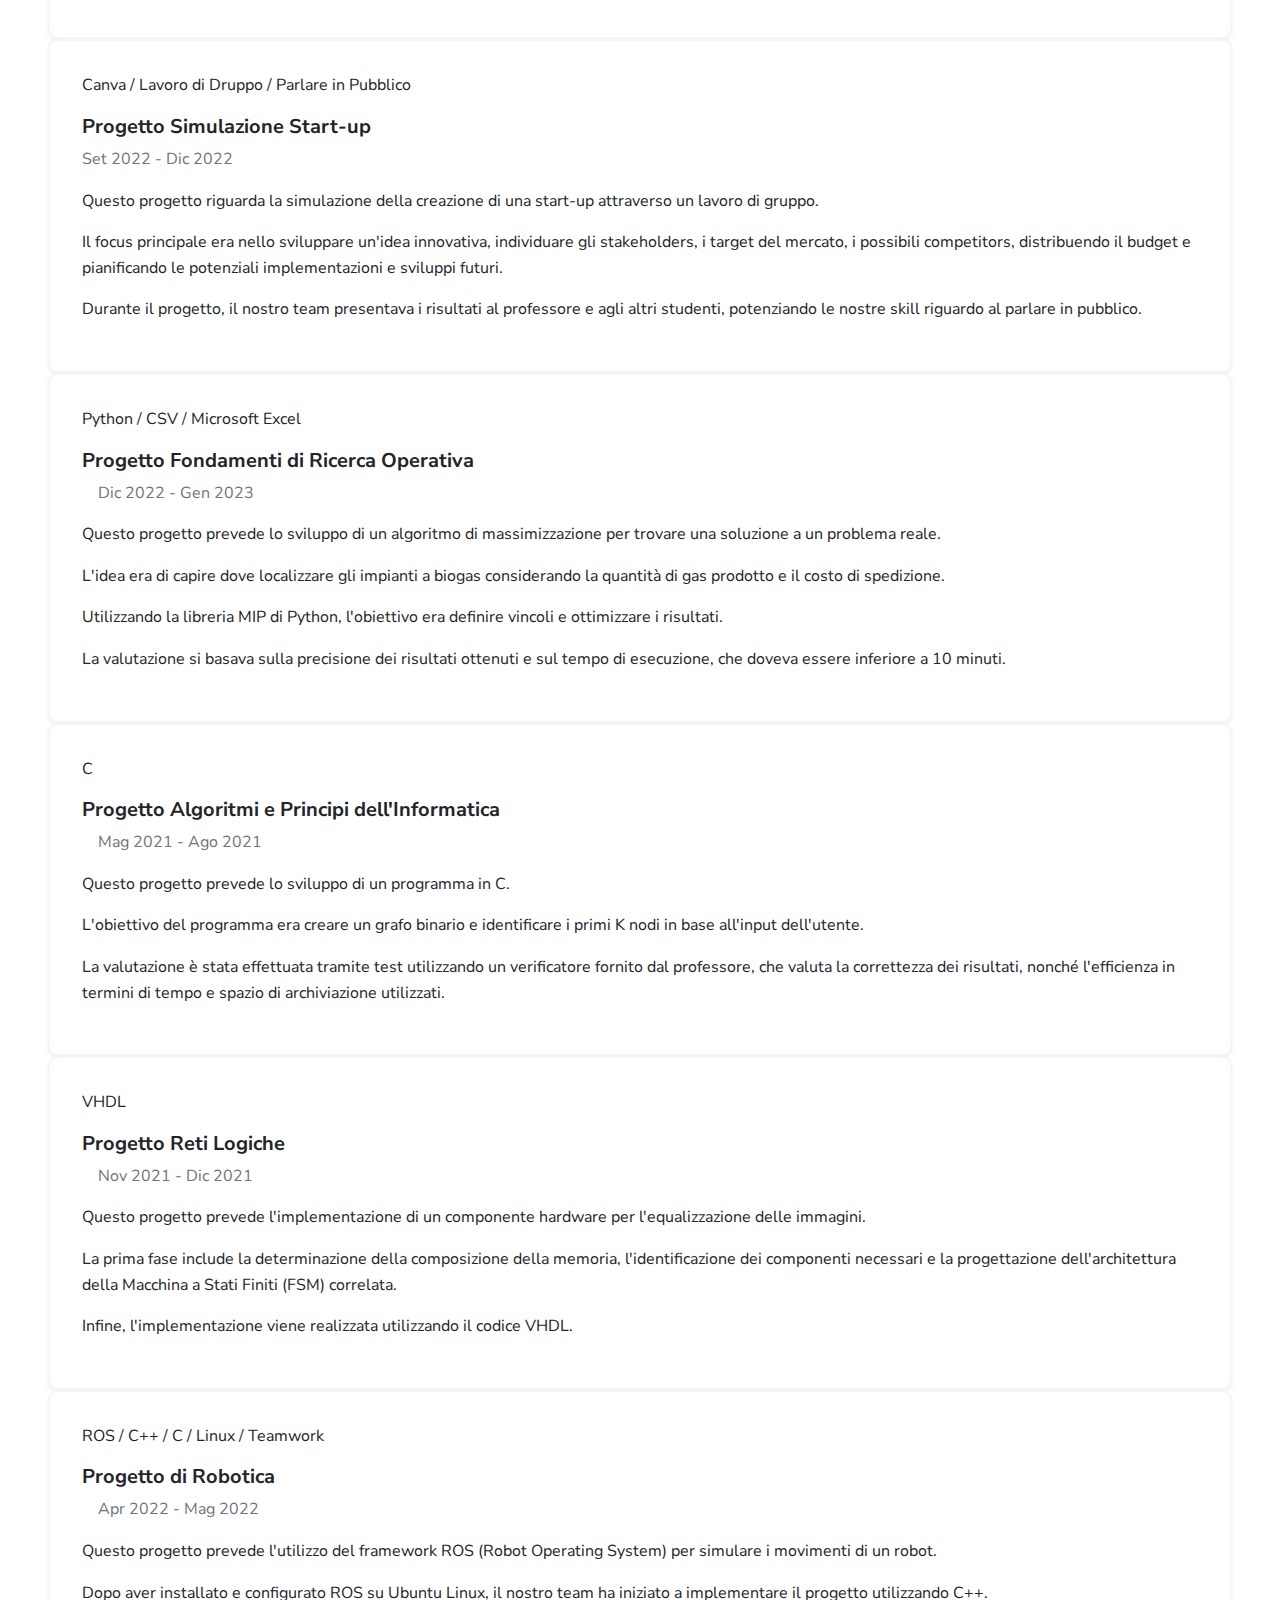
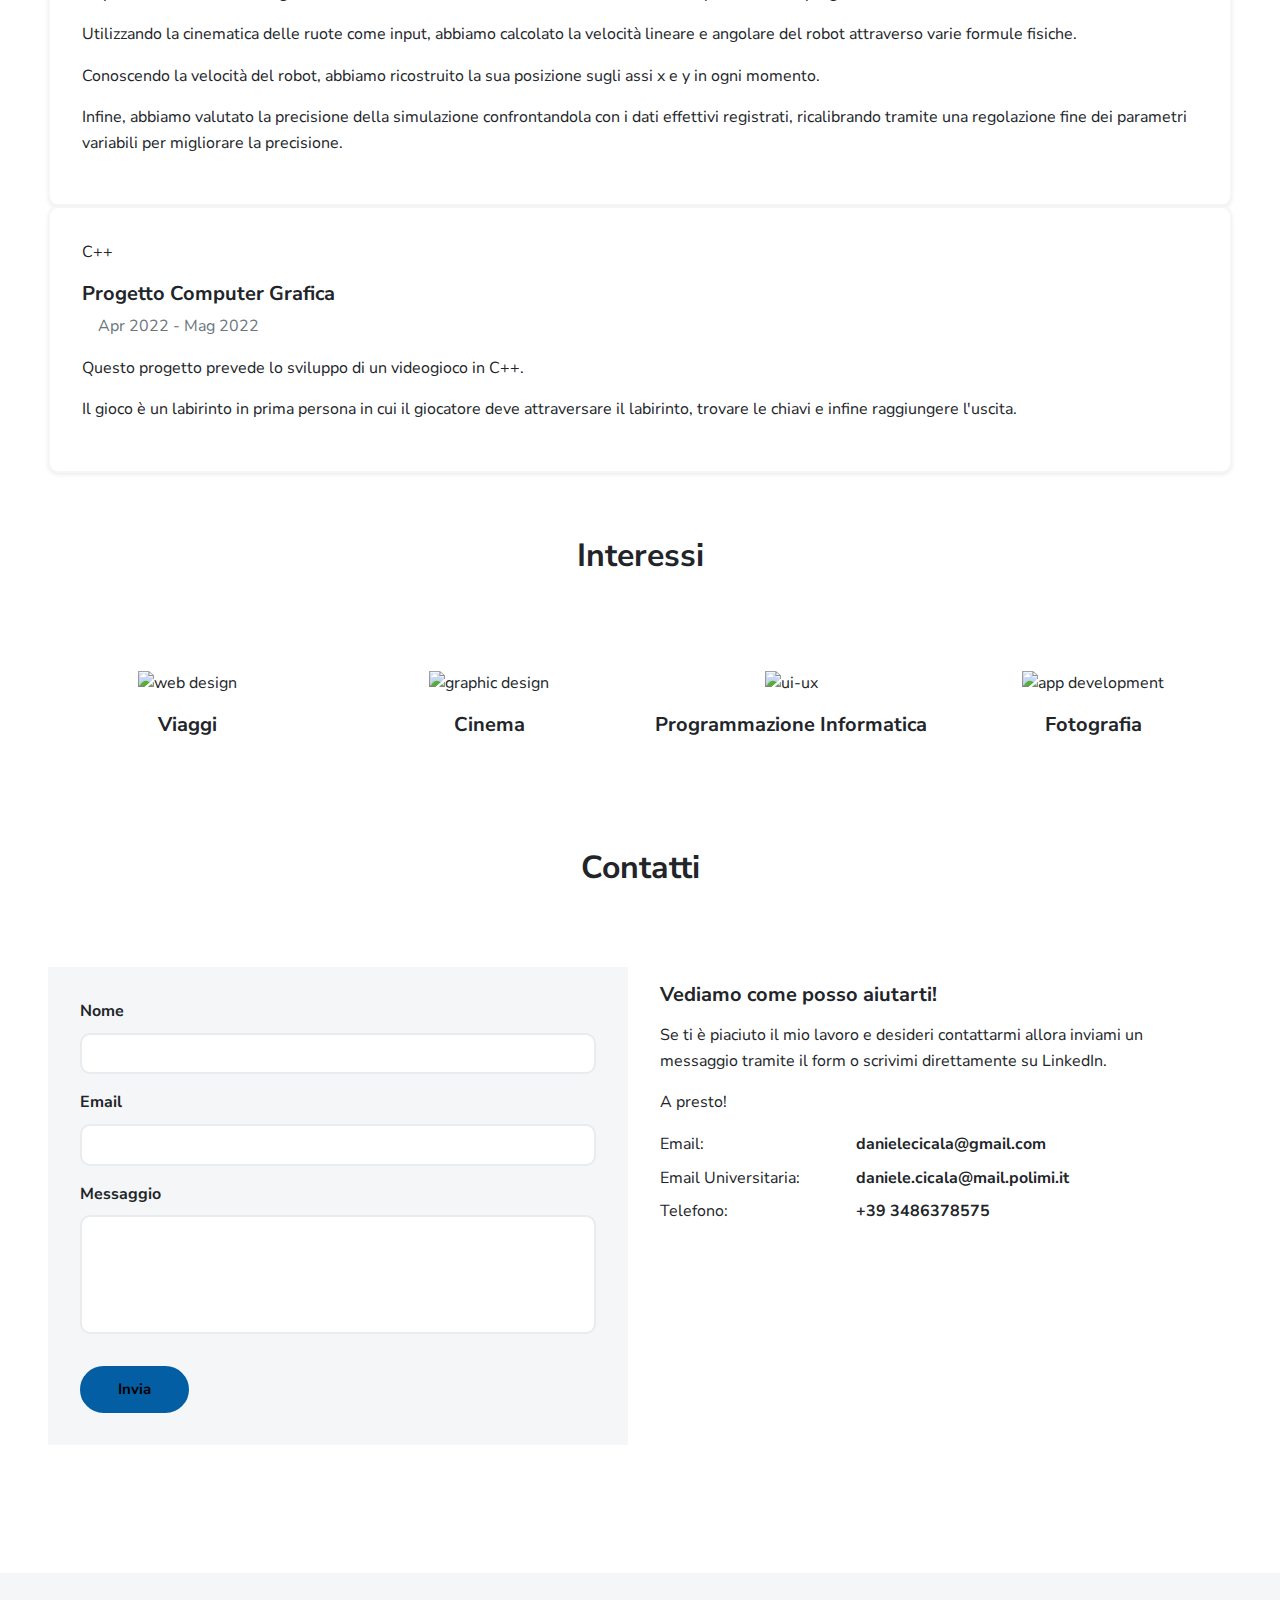
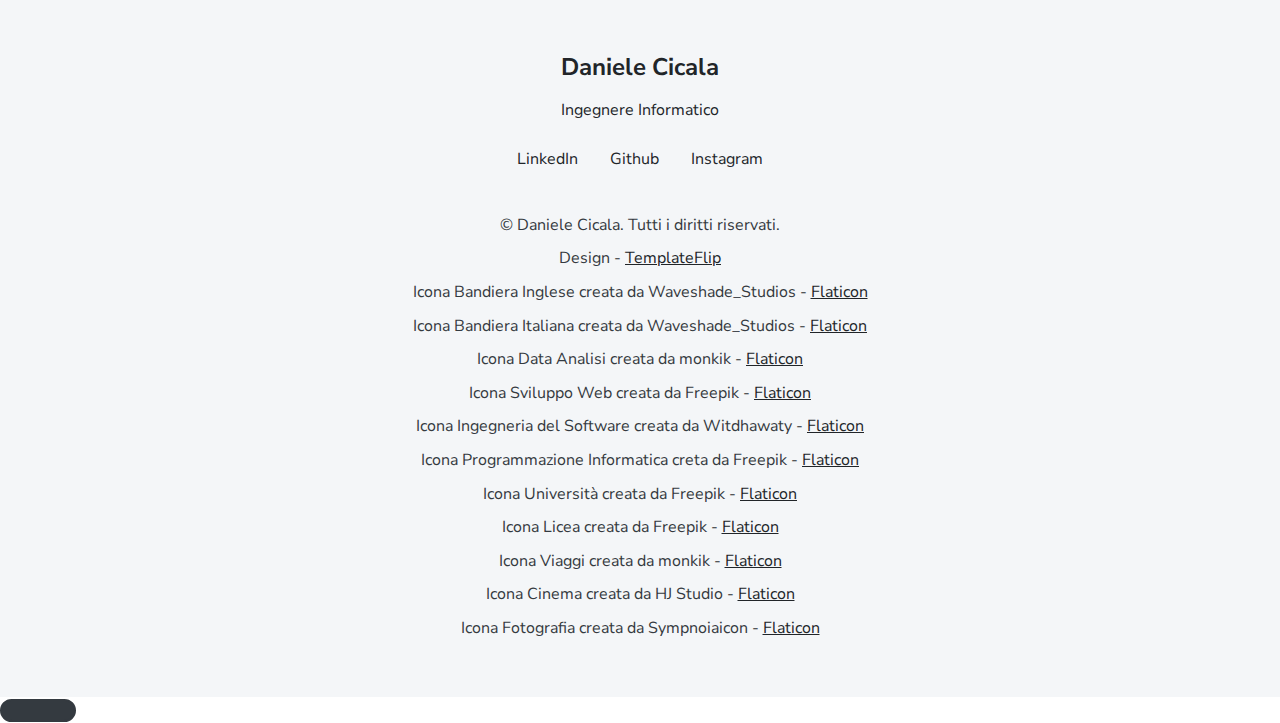
==== commit 43b52fbe: "small correction" ====
--- a/index_ita.html
+++ b/index_ita.html
@@ -57,10 +57,10 @@
                 data-translate="navbarSupportedContent.interests">Interessi</a></li>
             <li class="nav-item"><a class="nav-link" href="#contacts"
                 data-translate="navbarSupportedContent.contacts">Contatti</a></li>
-              <div style="display: flex; align-items: center">
-                <a href="index.html"><img src="images/flag/eng.png" alt="ENG" class="flags"></a>
-                <a href="#"><img src="images/flag/ita.png" alt="ITA" class="flags"></a>
-              </div>
+            <div style="display: flex; align-items: center">
+              <a href="index.html"><img src="images/flag/eng.png" alt="ENG" class="flags"></a>
+              <a href="#"><img src="images/flag/ita.png" alt="ITA" class="flags"></a>
+            </div>
           </ul>
         </div>
       </div>
@@ -118,10 +118,14 @@
             </div>
             <div class="col-md-6">
               <p>Sono laureato magistrale in Computer Science and Engineering con un background nell'analisi dei dati,
-                programmazione web e ingegneria del software. Mi sono specializzato nell'estrazione di informazioni da grandi
-                dataset per supportare il processo decisionale e risolvere problemi complessi. Ho esperienza nello sviluppo di
-                applicazioni web e architetture software. Attualmente sono alla ricerca di un'opportunità lavorativa, motivato ad
-                applicare le mie conoscenze e crescere professionalmente in un ambiente stimolante, anche in diverse località.</p>
+                programmazione web e ingegneria del software. Mi sono specializzato nell'estrazione di informazioni da
+                grandi
+                dataset per supportare il processo decisionale e risolvere problemi complessi. Ho esperienza nello
+                sviluppo di
+                applicazioni web e architetture software. Attualmente sono alla ricerca di un'opportunità lavorativa,
+                motivato ad
+                applicare le mie conoscenze e crescere professionalmente in un ambiente stimolante, anche in diverse
+                località.</p>
               <div class="row mt-3">
                 <div class="col-sm-3">
                   <div class="pb-1">Età:</div>
@@ -383,7 +387,7 @@
               <div class="card-body">
                 <p class="text-small text-lightblue">Python / SQL / MySQL / Machine Learning</p>
                 <div class="h5 mb-1">Progetto Tesi Magistrale</div>
-                <div style="display:flex" >
+                <div style="display:flex">
                   <a href="https://github.com/99-Daniele/MasterThesis" target="_blank" title="Github">
                     <i class="fab fa-github"></i>
                   </a>
@@ -407,7 +411,7 @@
                 <p class="text-small text-lightblue">Java / UML / Testing / Lavoro di Gruppo / Management del Progetto
                 </p>
                 <div class="h5 mb-1">Progetto Ingegneria del Software</div>
-                <div style="display:flex" >
+                <div style="display:flex">
                   <a href="https://github.com/99-Daniele/SoftwareEngineering" target="_blank" title="Github">
                     <i class="fab fa-github"></i>
                   </a>
@@ -427,7 +431,7 @@
               <div class="card-body">
                 <p class="text-small text-lightblue">Java / HTML / CSS / Javascript / MySQL / Apache Tomcat</p>
                 <div class="h5 mb-1">Progetto Sviluppo Web</div>
-                <div style="display:flex" >
+                <div style="display:flex">
                   <a href="https://github.com/99-Daniele/InformationTechnologiesWeb_RIA" target="_blank" title="Github">
                     <i class="fab fa-github"></i>
                   </a>
@@ -446,7 +450,7 @@
               <div class="card-body">
                 <p class="text-small text-lightblue">HTML / Vue / Nuxt.js / Vercel / Github Pages / Lavoro di Gruppo</p>
                 <div class="h5 mb-1">Progetto Sviluppo Front-End</div>
-                <div style="display:flex" >
+                <div style="display:flex">
                   <a href="https://github.com/99-Daniele/HypermediaApplications" target="_blank" title="Github">
                     <i class="fab fa-github"></i>
                   </a>
@@ -459,7 +463,8 @@
                   usando criteri e sistemi di valutazione predefiniti.</p>
                 <p>Per ottenere il feedback di un'esperienza utente generica, abbiamo condotto delle interviste di
                   persona con utenti reali, analizzado il loro comportamento e raccogliendo le loro impressioni.</p>
-                <p>La seconda parte del progetto riguardava la crezione di un front-end di un fittizio sito web di venture
+                <p>La seconda parte del progetto riguardava la crezione di un front-end di un fittizio sito web di
+                  venture
                   capital, applicando i concetti precedentemente analizzati.</p>
               </div>
             </div>
@@ -475,6 +480,102 @@
                   implementazioni e sviluppi futuri.</p>
                 <p>Durante il progetto, il nostro team presentava i risultati al professore e agli altri studenti,
                   potenziando le nostre skill riguardo al parlare in pubblico.</p>
+              </div>
+            </div>
+            <div class="timeline-card timeline-card-primary card shadow-sm">
+              <div class="card-body">
+                <p class="text-small text-lightblue">Python / CSV / Microsoft Excel</p>
+                <div class="h5 mb-1">Progetto Fondamenti di Ricerca Operativa</div>
+                <div style="display:flex">
+                  <a href="https://github.com/99-Daniele/FoundationOperationResearch_Big" target="_blank"
+                    title="Github">
+                    <i class="fab fa-github"></i>
+                  </a>
+                  <div class="text-muted text-small mb-2" style="margin-left: 1em">Dic 2022 - Gen 2023</div>
+                </div>
+                <p>Questo progetto prevede lo sviluppo di un algoritmo di massimizzazione per trovare una soluzione a un
+                  problema reale.</p>
+                <p>L'idea era di capire dove localizzare gli impianti a biogas considerando la quantità di gas prodotto
+                  e il costo di spedizione.</p>
+                <p>Utilizzando la libreria MIP di Python, l'obiettivo era definire vincoli e ottimizzare i risultati.
+                </p>
+                <p>La valutazione si basava sulla precisione dei risultati ottenuti e sul tempo di esecuzione, che
+                  doveva essere inferiore a 10 minuti.</p>
+              </div>
+            </div>
+            <div class="timeline-card timeline-card-primary card shadow-sm">
+              <div class="card-body">
+                <p class="text-small text-lightblue">C</p>
+                <div class="h5 mb-1">Progetto Algoritmi e Principi dell'Informatica</div>
+                <div style="display:flex">
+                  <a href="https://github.com/99-Daniele/AlgorithmsPrinciplesComputerScience" target="_blank"
+                    title="Github">
+                    <i class="fab fa-github"></i>
+                  </a>
+                  <div class="text-muted text-small mb-2" style="margin-left: 1em">Mag 2021 - Ago 2021</div>
+                </div>
+                <p>Questo progetto prevede lo sviluppo di un programma in C.</p>
+                <p>L'obiettivo del programma era creare un grafo binario e identificare i primi K nodi in base all'input
+                  dell'utente.</p>
+                <p>La valutazione è stata effettuata tramite test utilizzando un verificatore fornito dal professore,
+                  che valuta la correttezza dei risultati, nonché l'efficienza in termini di tempo e spazio di
+                  archiviazione utilizzati.</p>
+              </div>
+            </div>
+            <div class="timeline-card timeline-card-primary card shadow-sm">
+              <div class="card-body">
+                <p class="text-small text-lightblue">VHDL</p>
+                <div class="h5 mb-1">Progetto Reti Logiche</div>
+                <div style="display:flex">
+                  <a href="https://github.com/99-Daniele/LogicalNetworks" target="_blank" title="Github">
+                    <i class="fab fa-github"></i>
+                  </a>
+                  <div class="text-muted text-small mb-2" style="margin-left: 1em">Nov 2021 - Dic 2021</div>
+                </div>
+                <p>Questo progetto prevede l'implementazione di un componente hardware per l'equalizzazione delle
+                  immagini.</p>
+                <p>La prima fase include la determinazione della composizione della memoria, l'identificazione dei
+                  componenti necessari e la progettazione dell'architettura della Macchina a Stati Finiti (FSM)
+                  correlata.</p>
+                <p>Infine, l'implementazione viene realizzata utilizzando il codice VHDL.</p>
+              </div>
+            </div>
+            <div class="timeline-card timeline-card-primary card shadow-sm">
+              <div class="card-body">
+                <p class="text-small text-lightblue">ROS / C++ / C / Linux / Teamwork</p>
+                <div class="h5 mb-1">Progetto di Robotica</div>
+                <div style="display:flex">
+                  <a href="https://github.com/99-Daniele/Robotics" target="_blank" title="Github">
+                    <i class="fab fa-github"></i>
+                  </a>
+                  <div class="text-muted text-small mb-2" style="margin-left: 1em">Apr 2022 - Mag 2022</div>
+                </div>
+                <p>Questo progetto prevede l'utilizzo del framework ROS (Robot Operating System) per simulare i
+                  movimenti di un robot.</p>
+                <p>Dopo aver installato e configurato ROS su Ubuntu Linux, il nostro team ha iniziato a implementare il
+                  progetto utilizzando C++.</p>
+                <p>Utilizzando la cinematica delle ruote come input, abbiamo calcolato la velocità lineare e angolare
+                  del robot attraverso varie formule fisiche.</p>
+                <p>Conoscendo la velocità del robot, abbiamo ricostruito la sua posizione sugli assi x e y in ogni
+                  momento.</p>
+                <p>Infine, abbiamo valutato la precisione della simulazione confrontandola con i dati effettivi
+                  registrati, ricalibrando tramite una regolazione fine dei parametri variabili per migliorare la
+                  precisione.</p>
+              </div>
+            </div>
+            <div class="timeline-card timeline-card-primary card shadow-sm">
+              <div class="card-body">
+                <p class="text-small text-lightblue">C++</p>
+                <div class="h5 mb-1">Progetto Computer Grafica</div>
+                <div style="display:flex">
+                  <a href="https://github.com/99-Daniele/Robotics" target="_blank" title="Github">
+                    <i class="fab fa-github"></i>
+                  </a>
+                  <div class="text-muted text-small mb-2" style="margin-left: 1em">Apr 2022 - Mag 2022</div>
+                </div>
+                <p>Questo progetto prevede lo sviluppo di un videogioco in C++.</p>
+                <p>Il gioco è un labirinto in prima persona in cui il giocatore deve attraversare il labirinto, trovare
+                  le chiavi e infine raggiungere l'uscita.</p>
               </div>
             </div>
           </div>
@@ -590,7 +691,7 @@
               Design - <a href="https://templateflip.com/" target="_blank">TemplateFlip</a>
             </div>
             <div class="mb-1">
-              Icona Bandiera Inglese creata da Waveshade_Studios - <a href="https://www.flaticon.com/free-icons/uk" 
+              Icona Bandiera Inglese creata da Waveshade_Studios - <a href="https://www.flaticon.com/free-icons/uk"
                 target="_blank">Flaticon</a>
             </div>
             <div class="mb-1">
